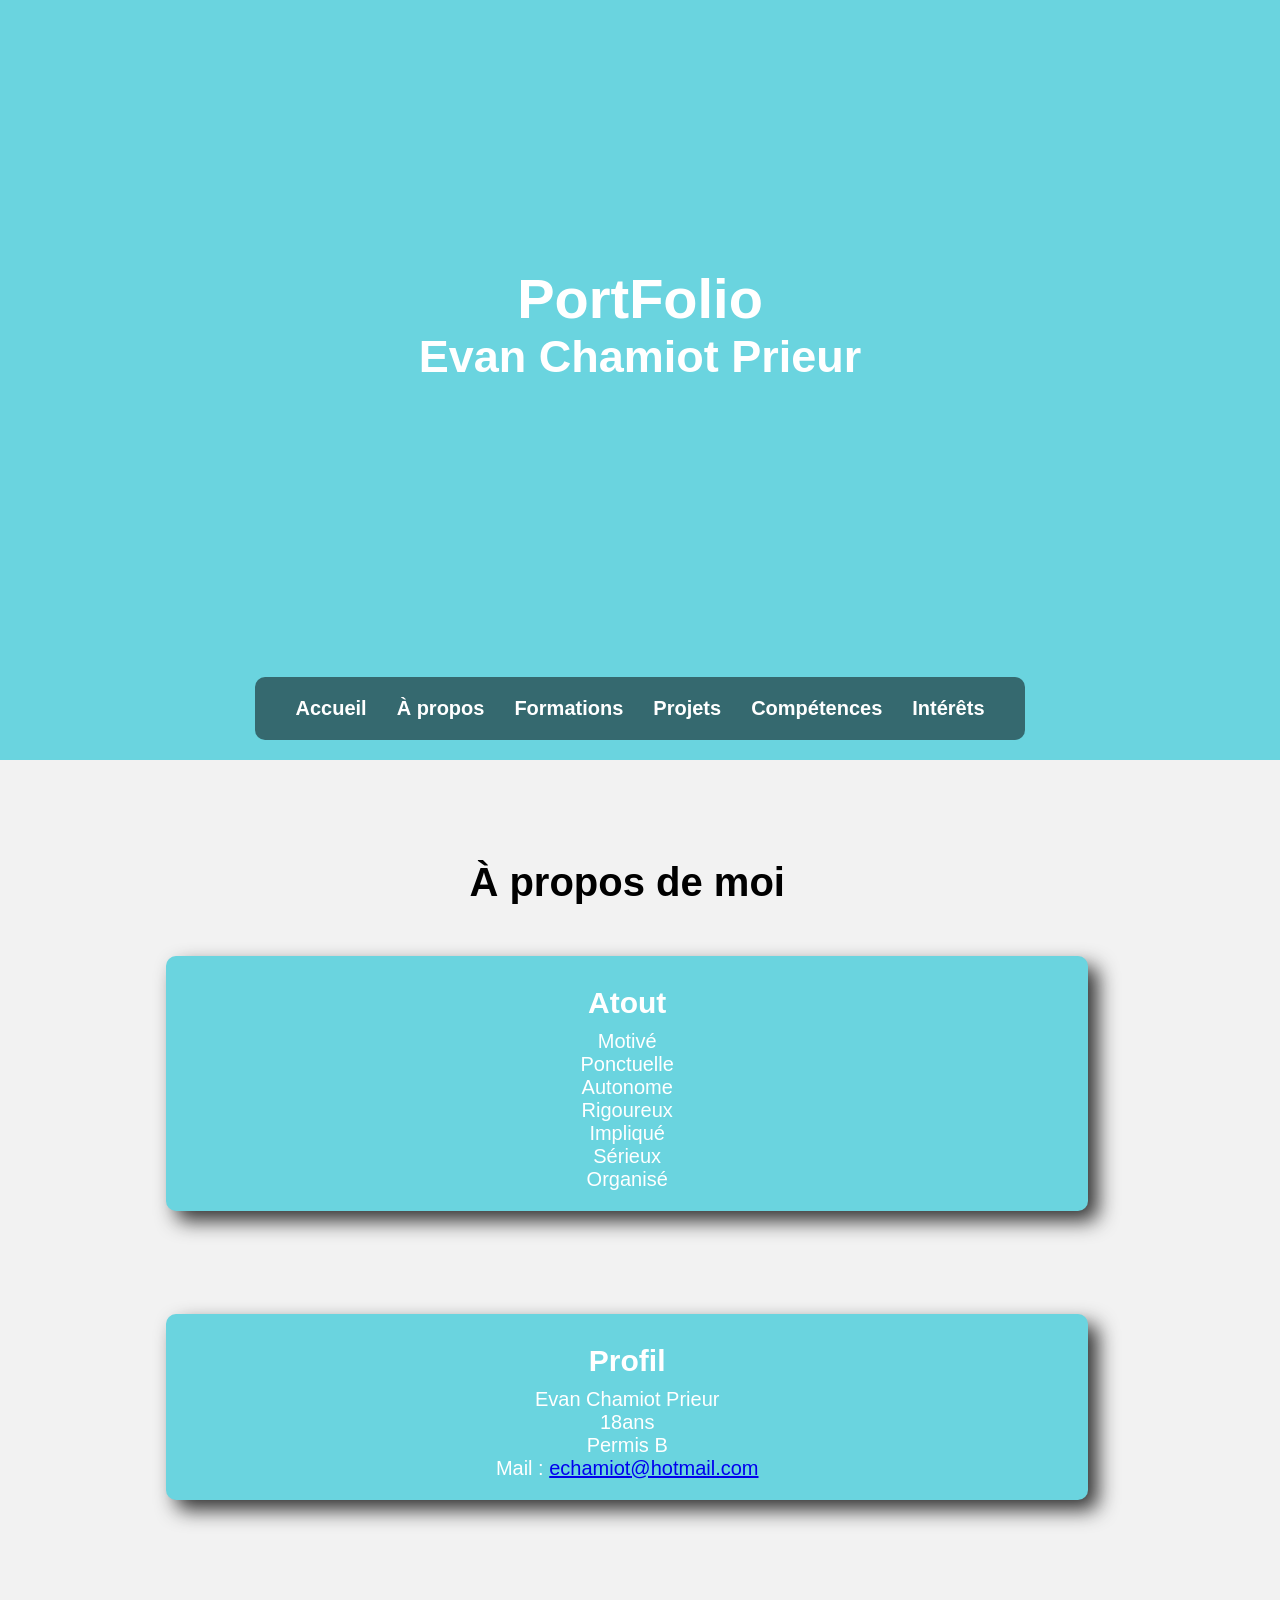
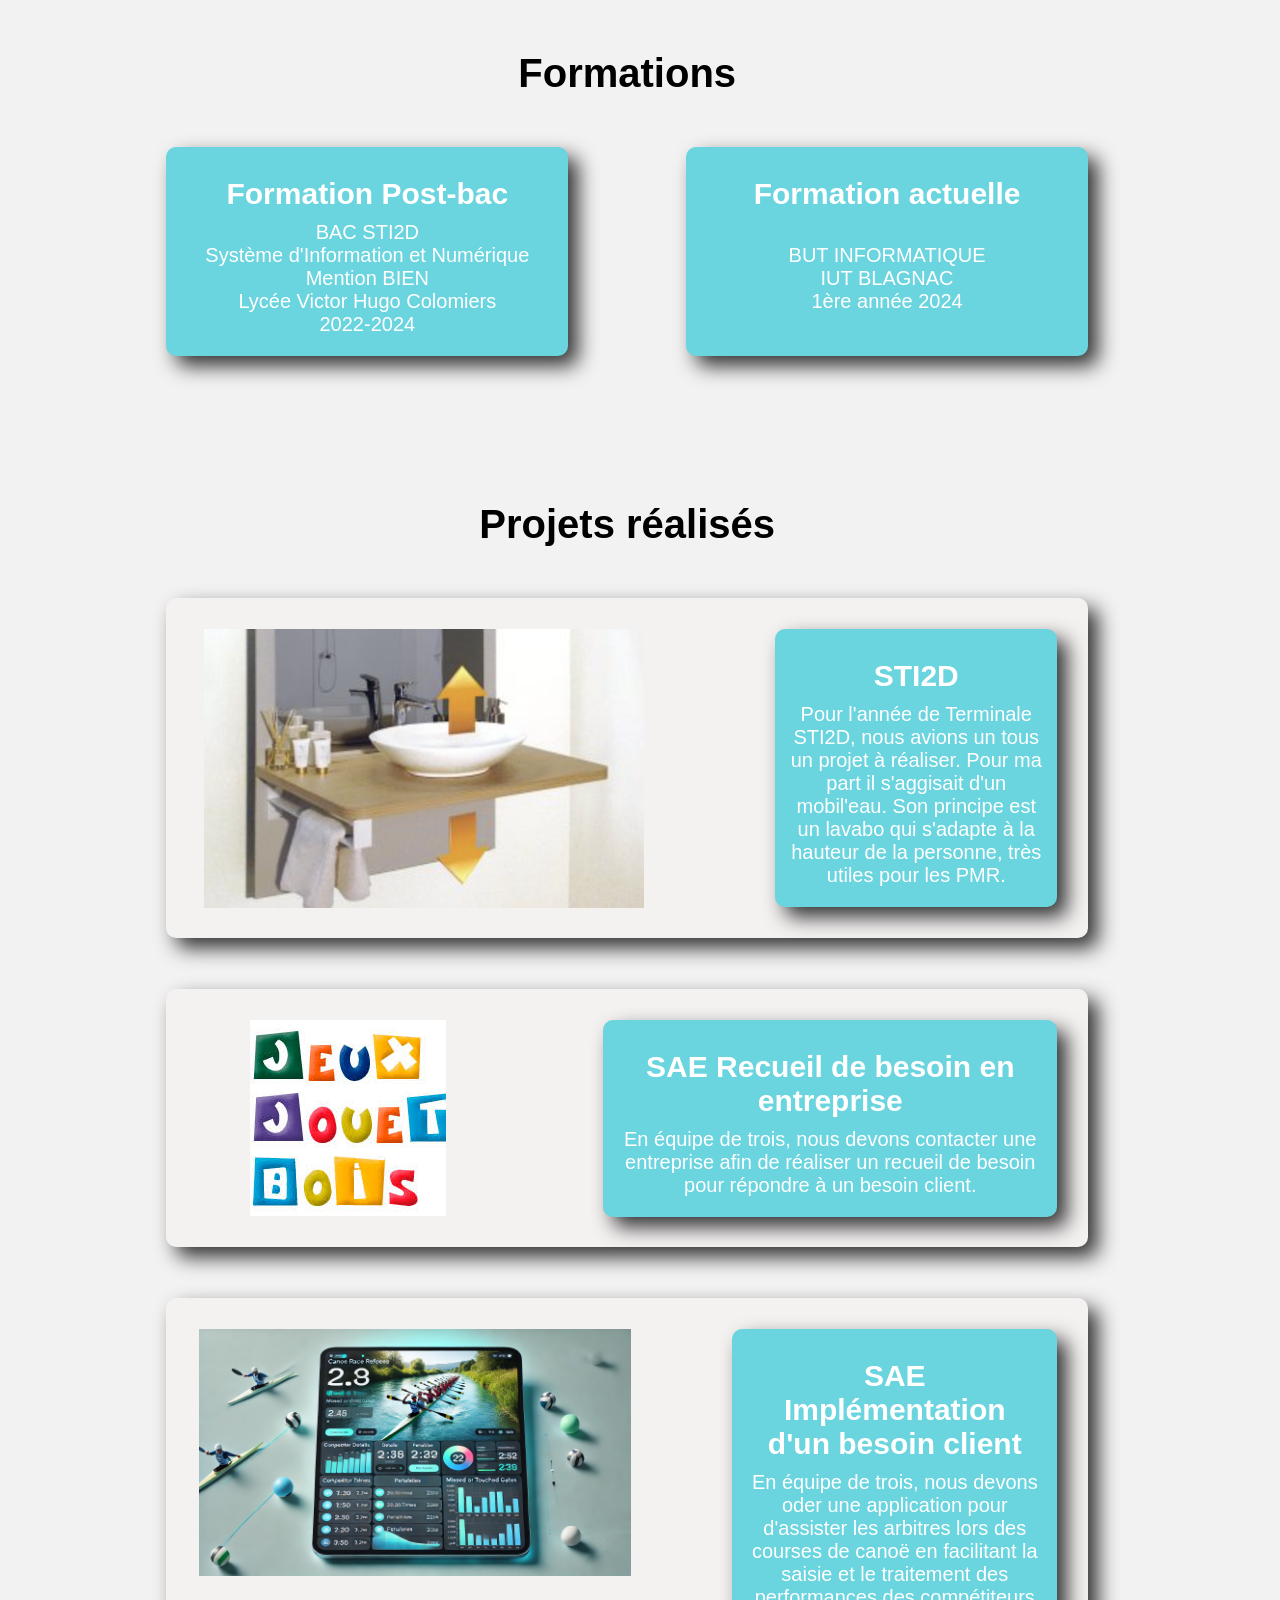
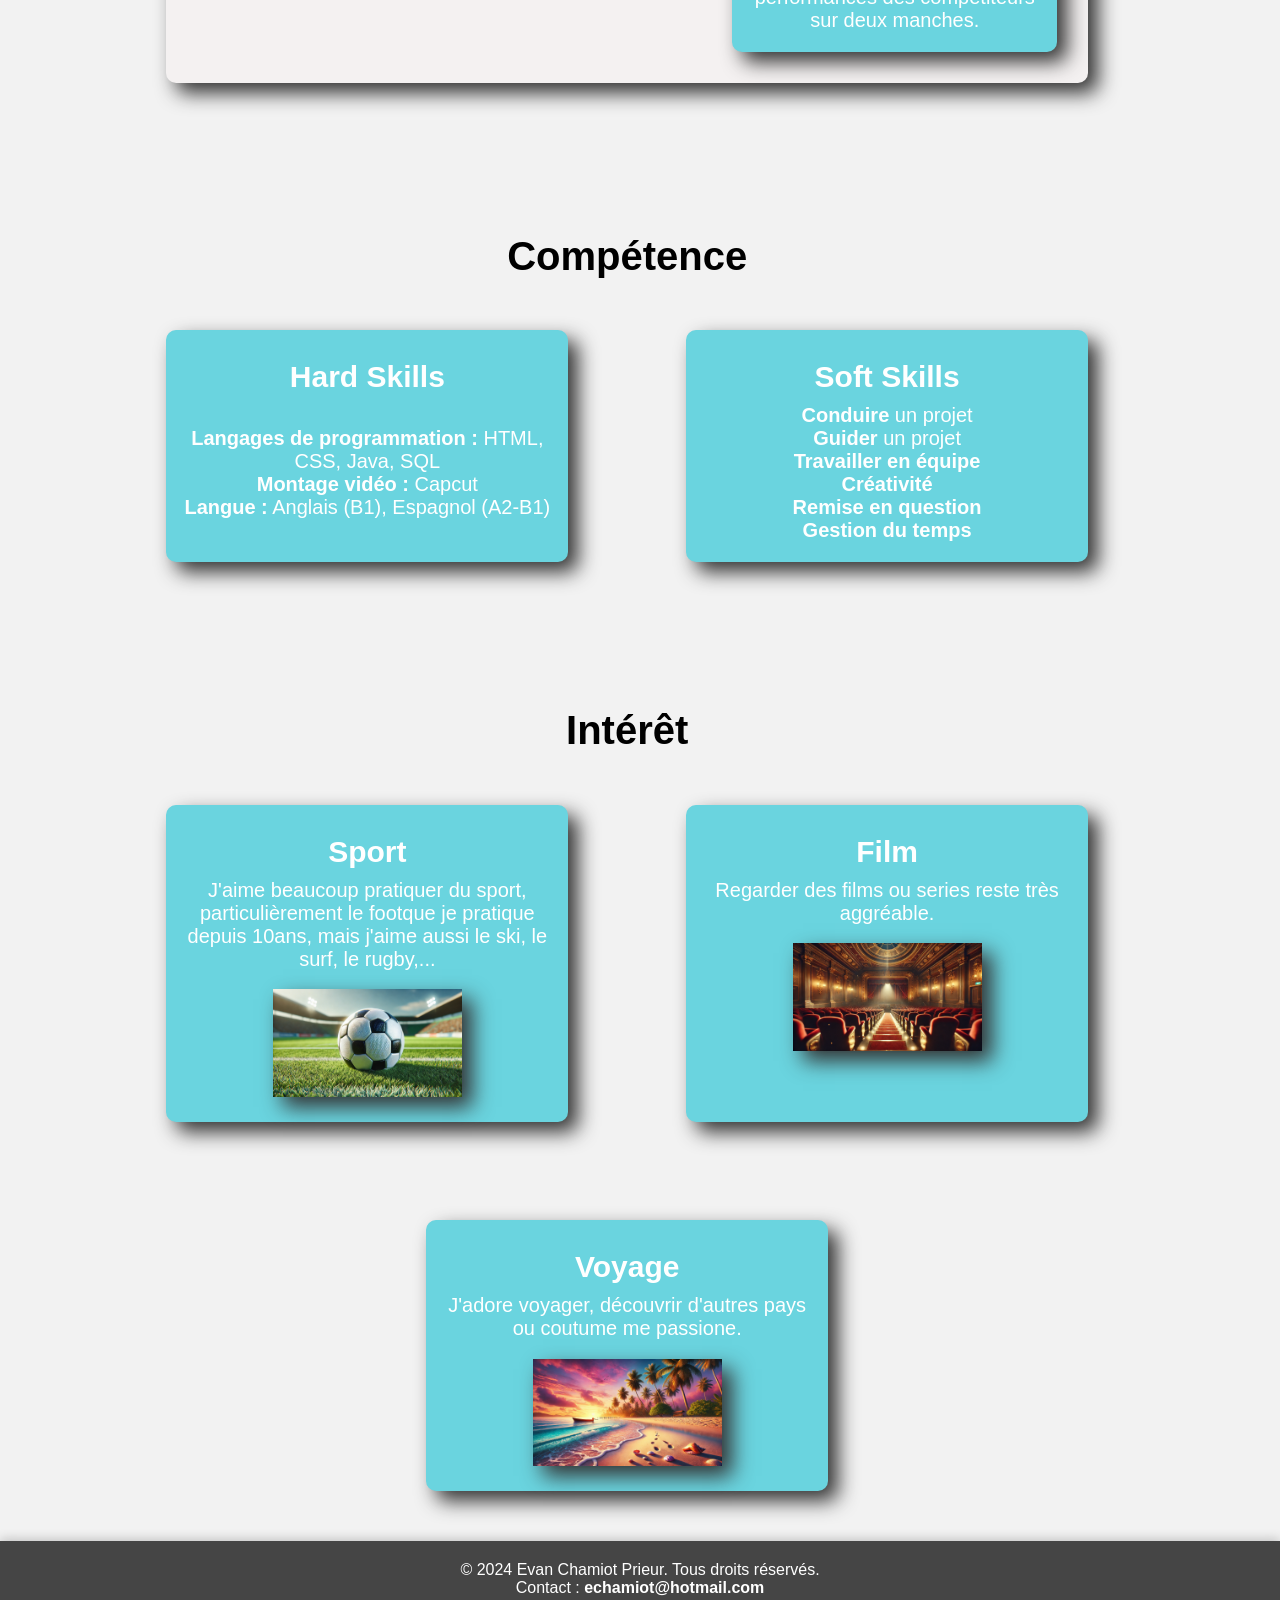
==== index.html @ 338a2843 "Update and rename SiteWebEvan.html to index.html" ====
<!DOCTYPE html>
<html lang="fr">
   <head>
    <meta charset="UTF-8" />

    <link rel="stylesheet" href="CssSiteWeb.css" />
    <title>Portfolio CHAMIOT PRIEUR Evan</title>
  </head>
  
  <body>
  
  	<!-- page accueil -->
    <section class="imgfond" id="Paccueil">
	  <div class="text-box">
        <h1>
		PortFolio
		</h1>
		<h2>
		Evan Chamiot Prieur
		</h2>
      </div>
	  <div class="nav-bottom">
  <nav>
    <ul class="nav-links">
      <li><a href="#Paccueil">Accueil</a></li>
      <li><a href="#Pperso">À propos</a></li>
      <li><a href="#Pformation">Formations</a></li>
      <li><a href="#Pprojet">Projets</a></li>
      <li><a href="#compet">Compétences</a></li>
      <li><a href="#Pinterets">Intérêts</a></li>
    </ul>
  </nav>
</div>

	 

    </section>
	
  	<!-- page à propos de moi -->
    <section class="Persotxt" id="Pperso">
	  <h1>À propos de moi</h1>
	  <div class="perso">
        <div class="Ppositif">
          <h3>Atout </h3>
		  <ul>
			<li>Motivé  </li>
			<li>Ponctuelle</li>
			<li>Autonome</li>
			<li>Rigoureux</li>
			<li>Impliqué</li>
			<li>Sérieux</li>
			<li>Organisé</li>
		   </ul>
        </div>
		
		</div>
		
	   <div style="display: flex; justify-content: center;">
        <div class="perso">
          <div  class="Ppositif2">
            <h3>Profil </h3>
			<p>
			Evan Chamiot Prieur</br>
			18ans</br>
			Permis B </br>
			Mail : <a href="mailto:echamiot@hotmail.com">echamiot@hotmail.com</a><br>
			</p>
		  
          </div>
	  </div>
      </div>	
	
    </section>
  
  
  	<!-- page formation -->
	<section class="Formationtxt" id="Pformation">
      <h1>Formations</h1>

      <div class="Formation">
        <div class="FormationColone">
          <h3>Formation Post-bac</h3>
          <p>
             BAC STI2D<br />
			Système d'Information et Numérique<br />
			Mention BIEN<br />
			Lycée Victor Hugo Colomiers<br />
			2022-2024
          </p>
        </div>
		
		<div class="FormationColone">
          <h3>Formation actuelle</h3>
          <p>
		  <br />
            BUT INFORMATIQUE<br />
             IUT BLAGNAC<br />
            1ère année 2024
          </p>
        </div>
      </div>
    </section>
	
	
	<section class="Projettxt" id="Pprojet">
      <h1>Projets réalisés</h1>	
        <div class="projet">
		  <div  class="projet2">
			<img src="Mobil'eau.png" alt="projet" />
		  </div>
          <div  class="projet1">
            <h3> STI2D</h3>
			<p>
			Pour l'année de Terminale STI2D, nous avions un tous un 
			projet à réaliser. Pour ma part il s'aggisait d'un mobil'eau.
			Son principe est un lavabo qui s'adapte à la hauteur de la
			personne, très utiles pour les PMR.
			</p>
          </div>
        </div>
		
		<div class="projet">
		  <div  class="projet3">
			<img src="jjb.jpg" alt="projet" />
		  </div>
          <div  class="projet4">
            <h3> SAE Recueil de besoin en entreprise</h3>
			<p>
			En équipe de trois, nous devons contacter une entreprise
			afin de réaliser un recueil de besoin pour répondre à 
			un besoin client.
			</p>
          </div>
        </div>
		
		<div class="projet">
		  <div  class="projet5">
			<img src="SAE 1.012.webp" alt="projet" />
		  </div>
          <div  class="projet6">
            <h3> SAE Implémentation d'un besoin client</h3>
			<p>
			En équipe de trois, nous devons oder une application 
			pour d'assister les arbitres lors des courses de 
			canoë en facilitant la saisie et le traitement 
			des performances des compétiteurs sur deux manches.
			</p>
          </div>
        </div>
    </section>
	
	<!-- page compétence -->
	<section class="competencetxt" id="compet">
      <h1>Compétence</h1>
      <div class="comp">
        <div class="competence">
          <h3>Hard Skills</h3>
          <p>
		  </br>
            <strong>Langages de programmation :</strong> HTML, CSS, Java, SQL</br>
			<strong>Montage vidéo :</strong> Capcut</br>
			<strong>Langue :</strong> Anglais (B1), Espagnol (A2-B1)
          </p>
        </div>
		
		<div class="competence">
          <h3>Soft Skills</h3>
          <p>
		  <strong>Conduire</strong> un projet</br>
		  <strong>Guider</strong> un projet</br>
		  <strong>Travailler en équipe</strong></br>
		  <strong>Créativité</strong></br>
		  <strong>Remise en question</strong></br>
		  <strong>Gestion du temps</strong></br>
          </p>
        </div>
      </div>
    </section>
	
<section class="interettxt" id="Pinterets">
      <h1>Intérêt</h1>

      <div class="interet">
        <div class="inter">
          <h3>Sport</h3>
		  <p>
		  J'aime beaucoup pratiquer du sport, particulièrement 
		  le footque je pratique depuis 10ans, mais j'aime aussi
		  le ski, le surf, le rugby,...
		  </p>
          <img src="foot.webp" alt="projet" />
		  
        </div>
        <div class="inter">
          <h3>Film</h3>
		  <p> 
		  Regarder des films ou series reste très aggréable.
		  </p>
		    <img src="film.webp" alt="projet" />

        </div>
      </div>
      <div style="display: flex; justify-content: center;">
        <div class="interet">
          <div  class="inter2">
            <h3>Voyage</h3>
			<p>
			J'adore voyager, découvrir d'autres pays ou coutume me passione.
			</p>
				<img src="voyage.webp" alt="projet" />
          </div>
      </div>
      </div>
    </section>	
	
	<footer class="footer">
		<p>&copy; 2024 Evan Chamiot Prieur. Tous droits réservés.</p>
		<p>
		Contact : <a href="mailto:echamiot@hotmail.com">echamiot@hotmail.com</a>	
		</p>
	</footer>
	<a href="#Paccueil" id="scrollToTop" title="Remonter en haut">
  &#8679;
</a>

  </body>
</html>
---- CssSiteWeb.css ----
* {
  /* border: 2px solid black; */

  font-family: 'Poppins', sans-serif;
  margin: 0;
  padding: 0;
}
body {
	background-color : #f2f2f2;
}



/*----- fond d'ecran bleu---- */
.imgfond {
  min-height: 80vh;
  width: 100%;
  background-color: #6ad4df;
  background-position: center;
  background-size: cover;
  position: relative;
  padding-top: 40px;
}




/* -------titre------ */
.text-box {
  width: 40%;
  color: #fff;
  position: absolute;
  top: 35%;
  left: 30%;
  text-align: center;
}

.text-box h1 {
  font-size: 56px;
}
.text-box h2 {
  font-size: 45px;
}
/*---------titre à propos de moi  ----------*/
.Persotxt {
  background-color : #f2f2f2;
  width: 80%;
  padding-left: 5%;
  text-align: center;
  padding-top: 100px;

}

.Persotxt h1 {
  font-size: 40px;
  margin-left: 10%;
}

/*-------deux cases de à propos de moi--------- */
.perso {
  margin-top: 5%;
  display: flex;
  justify-content: space-between;
  margin-left: 10%;
  flex-basis: 100%;
  background: #6ad4df;
  border-radius: 10px;
  margin-bottom: 5%;
  padding: 20px 12px;
  font-size: 20px;
  box-shadow: 10px 10px 20px #333;
  color : white;
  justify-content: center;
}

ul{
	  list-style-type : none;
}

h3 {
  text-align: center;
  font-weight: 600;
  font-size: 30px;
  margin: 10px;

}

/*---------titre formation ----------*/
.Formationtxt {
  width: 80%;
  padding-left: 5%;
  text-align: center;
  padding-top: 100px;
  background-color : #f2f2f2;
}

.Formationtxt h1 {
  font-size: 40px;
  margin-left: 10%;
}

/*-------deux cases de formations--------- */
.Formation {
  margin-top: 5%;
  display: flex;
  justify-content: space-between;
  margin-left: 10%;
}

.FormationColone {
  flex-basis: 41%;
  background: #6ad4df;
  border-radius: 10px;
  margin-bottom: 5%;
  padding: 20px 12px;
  font-size: 20px;
  box-shadow: 10px 10px 20px #333;
  color : white;
}



h3 {
  text-align: center;
  font-weight: 600;
  font-size: 30px;
  margin: 10px;

}

/*---------titre projet ----------*/
.Projettxt {
  background-color : #f2f2f2;
  width: 80%;
  padding-left: 5%;
  text-align: center;
  padding-top: 100px;

}

.Projettxt h1 {
  font-size: 40px;
  margin-left: 10%;
}

/*-------projet--------- */
.projet {
  margin-top: 5%;
  display: flex;
  justify-content: space-between;
  margin-left: 10%;
  justify-content: right;
  background-color : #f4f1f1;
  flex-basis: 30%;
  border-radius: 10px;
  padding: 3% 3% 3% 3%;
  font-size: 20px;
  box-shadow: 10px 10px 20px #333;
    margin-bottom: 5%;


}
/* ----- trois case de projet ----- */

.projet1 {
  flex-basis: 30%;
  background: #6ad4df;
  border-radius: 10px;
  padding: 20px 12px;
  font-size: 20px;
  box-shadow: 10px 10px 20px #333;
  color : white;
}
.projet2 {
	position:absolute;
	left:110px;
}

.projet2 img{
  max-width: 70%;
}

.projet4 {
  flex-basis: 50%;
  background: #6ad4df;
  border-radius: 10px;
  padding: 20px 12px;
  font-size: 20px;
  box-shadow: 10px 10px 20px #333;
  color : white;
}

.projet3 {
	position:absolute;
	left:250px;
}

.projet3 img{
  max-width: 100%;
}


.projet5 {
	position:absolute;
	left:-450px;
}

.projet5 img{
  max-width: 25%;
}

.projet6 {
  flex-basis: 35%;
  background: #6ad4df;
  border-radius: 10px;
  padding: 20px 12px;
  font-size: 20px;
  box-shadow: 10px 10px 20px #333;
  color : white;
}


/*---------titre formation ----------*/
.competencetxt {
  width: 80%;
  padding-left: 5%;
  text-align: center;
  padding-top: 100px;
  background-color : #f2f2f2;
}

.competencetxt h1 {
  font-size: 40px;
  margin-left: 10%;
}

/*-------deux cases de formations--------- */
.comp {
  margin-top: 5%;
  display: flex;
  justify-content: space-between;
  margin-left: 10%;
}

.competence {
  flex-basis: 41%;
  background: #6ad4df;
  border-radius: 10px;
  margin-bottom: 5%;
  padding: 20px 12px;
  font-size: 20px;
  box-shadow: 10px 10px 20px #333;
  color : white;
}



h3 {
  text-align: center;
  font-weight: 600;
  font-size: 30px;
  margin: 10px;

}

/*---------titre interet ----------*/
.interettxt {
  width: 80%;
  padding-left: 5%;
  text-align: center;
  padding-top: 100px;
  background-color : #f2f2f2;
}

.interettxt h1 {
  font-size: 40px;
  margin-left: 10%;
}

/*-------trois cases de interet--------- */
.interet {
  margin-top: 5%;
  display: flex;
  justify-content: space-between;
  margin-left: 10%;
}

.inter {
  flex-basis: 41%;
  background: #6ad4df;
  border-radius: 10px;
  margin-bottom: 5%;
  padding: 20px 12px;
  font-size: 20px;
  box-shadow: 10px 10px 20px #333;
  color : white;
}

.inter p {
	  margin-bottom: 5%;
}

.inter img{
  max-width: 50%;  
  box-shadow: 10px 10px 20px #333;
}

.inter2 {
  flex-basis: 41%;
  margin: 0 auto;
  background: #6ad4df;
  border-radius: 10px;
  padding: 20px 12px;
  font-size: 20px;
  box-shadow: 10px 10px 20px #333;
  color : white;
}
.inter2 img{
  max-width: 50%;  
  box-shadow: 10px 10px 20px #333;
}
.inter2 p {
	  margin-bottom: 5%;
}

/* ----- Pied de page ----- */
.footer {
  background-color: #454545;
  color: white;
  text-align: center;
  padding: 20px;
  margin-top: 50px;
  box-shadow: 0px -2px 10px rgba(0, 0, 0, 0.2);
  font-size: 16px;
}

.footer a {
  color: white;
  text-decoration: none;
  font-weight: bold;
}

.footer a:hover {
  text-decoration: underline;
}





/* ----- Menu en bas de la section bleue ----- */
.nav-bottom {
  position: absolute;
  bottom: 20px;
  width: 100%;
  text-align: center;
}

.nav-bottom nav {
  display: inline-block;
  background-color: rgba(0, 0, 0, 0.5);
  padding: 20px 40px;
  border-radius: 10px;
}

.nav-links {
  list-style-type: none;
  margin: 0;
  padding: 0;
  display: flex;
  justify-content: center;
  gap: 30px;
}

.nav-links li {
  display: inline;
}

.nav-links a {
  text-decoration: none;
  color: white;
  font-size: 20px;
  font-weight: bold;
  transition: color 0.5s ease;
}

.nav-links a:hover {
  color: #f2f2f2;
}

.nav-links a:hover {
  color: red;
}


/* ----- Flèche pour remonter ----- */
#scrollToTop {
  position: fixed;
  bottom: 20px;
  right: 20px;
  background-color: #6ad4df;
  color: white;
  font-size: 24px;
  padding: 10px 15px;
  border-radius: 50%;
  box-shadow: 0px 4px 6px rgba(0, 0, 0, 0.3);
  text-align: center;
  text-decoration: none;
  display: none; 
  z-index: 1000; 
}

section:target ~ #scrollToTop {
  display: block;
}

html {
  scroll-behavior: smooth;
}
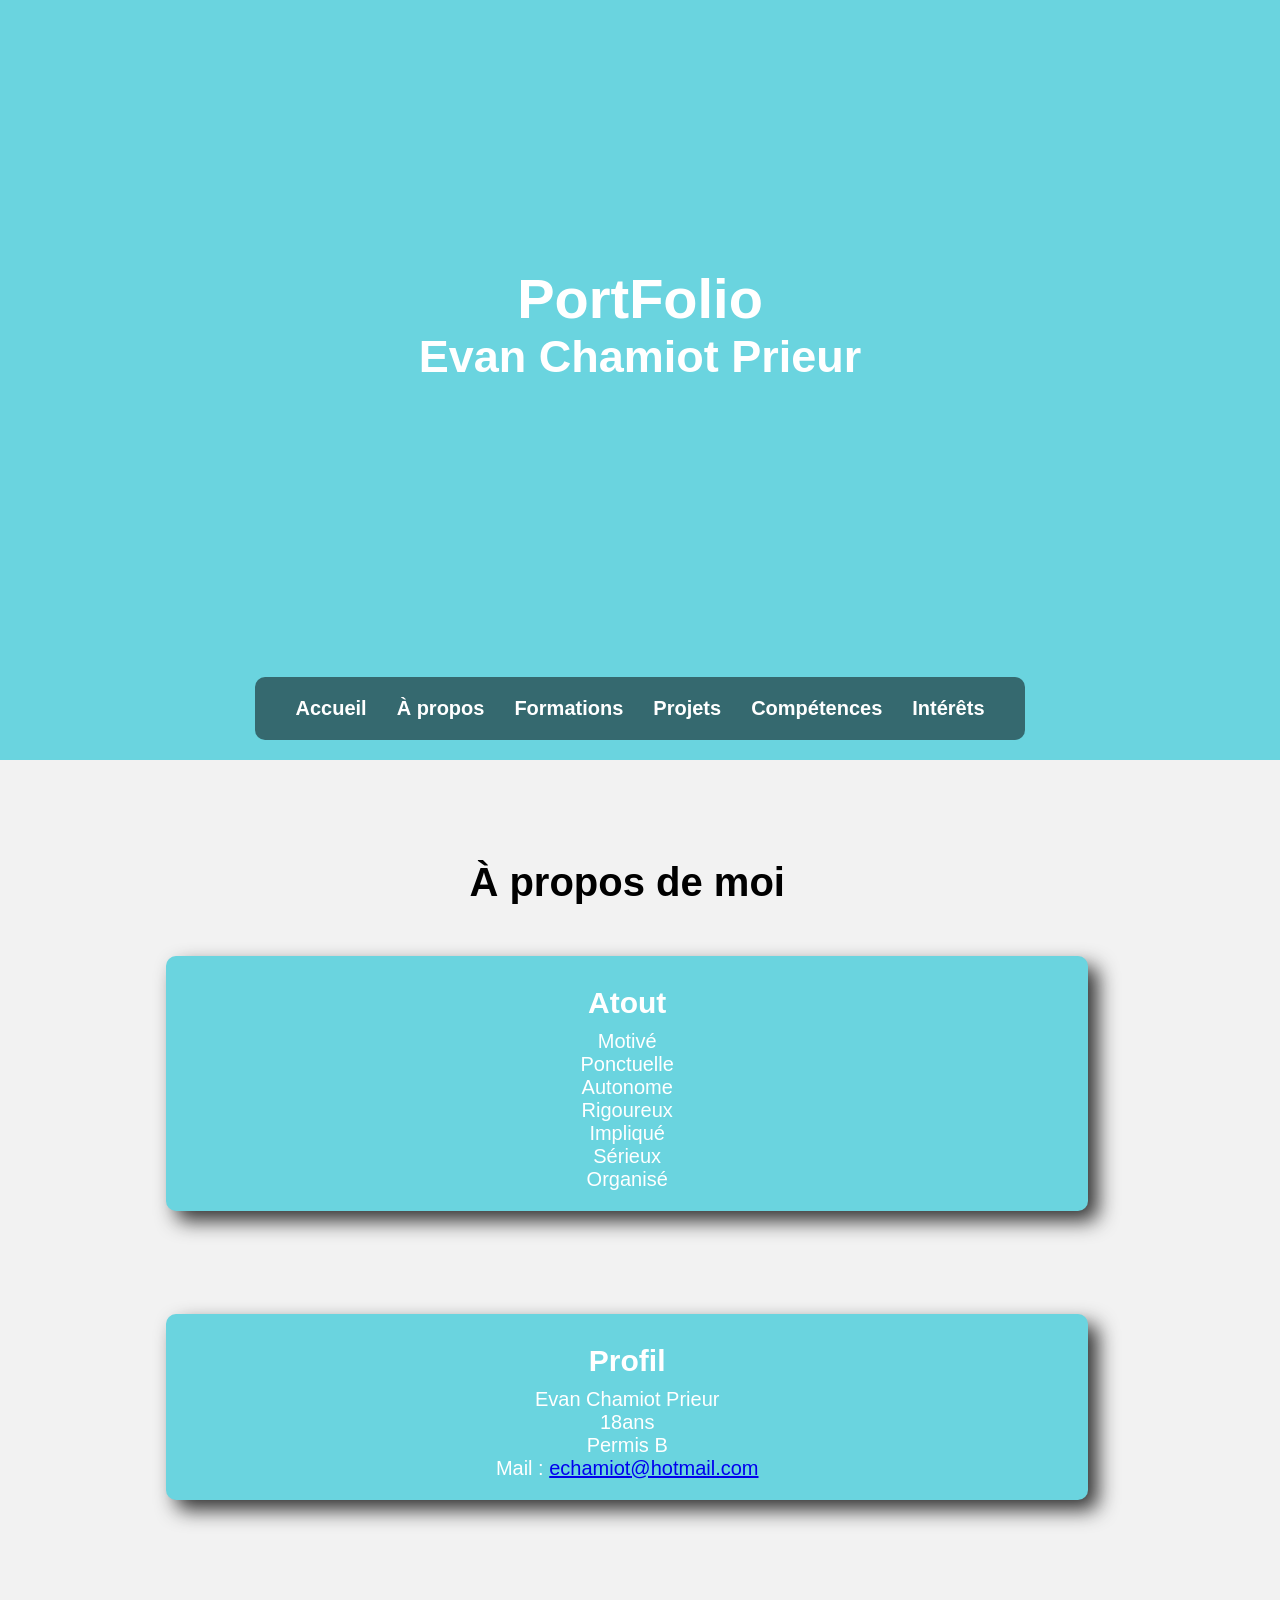
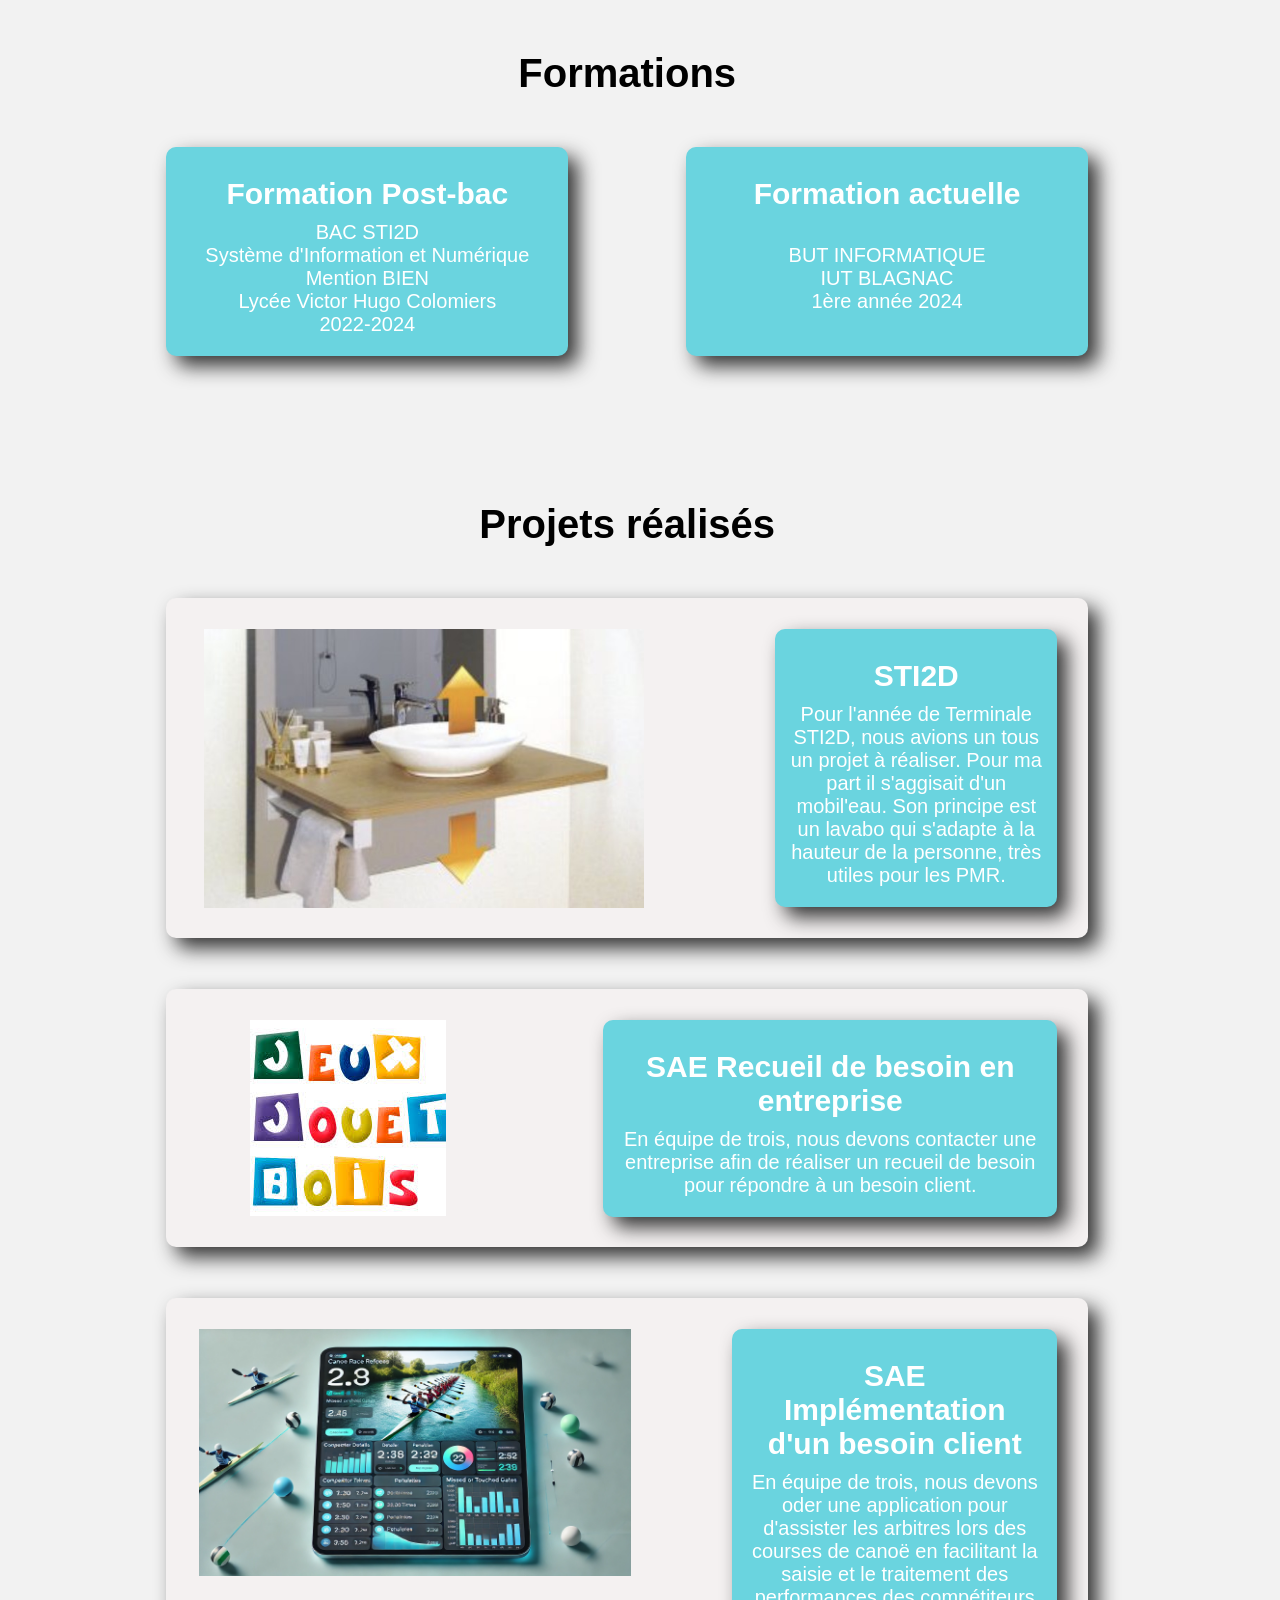
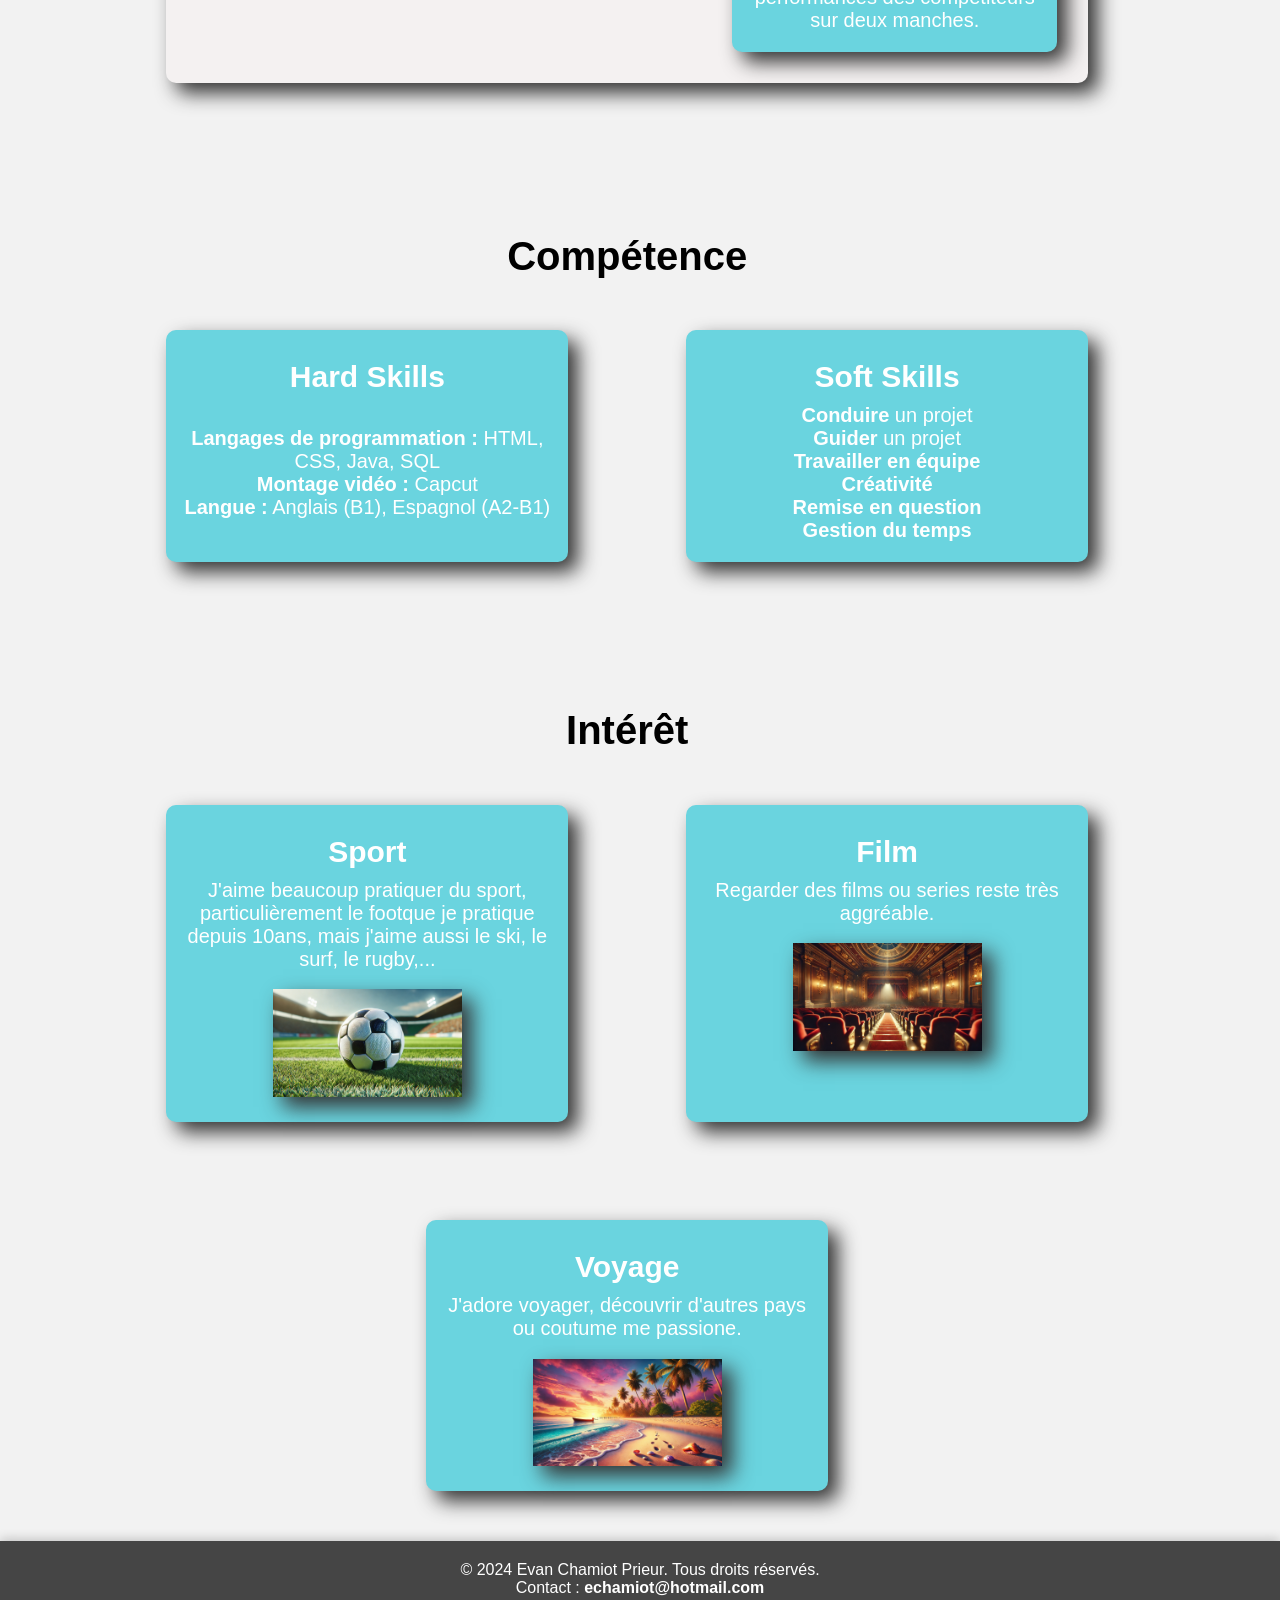
==== commit e2794452: "Add files via upload" ====
--- a/index.html
+++ b/index.html
@@ -106,7 +106,7 @@
       <h1>Projets réalisés</h1>	
         <div class="projet">
 		  <div  class="projet2">
-			<img src="Mobil'eau.png" alt="projet" />
+			<img src="Mobil'eau.jpg" alt="projet" />
 		  </div>
           <div  class="projet1">
             <h3> STI2D</h3>
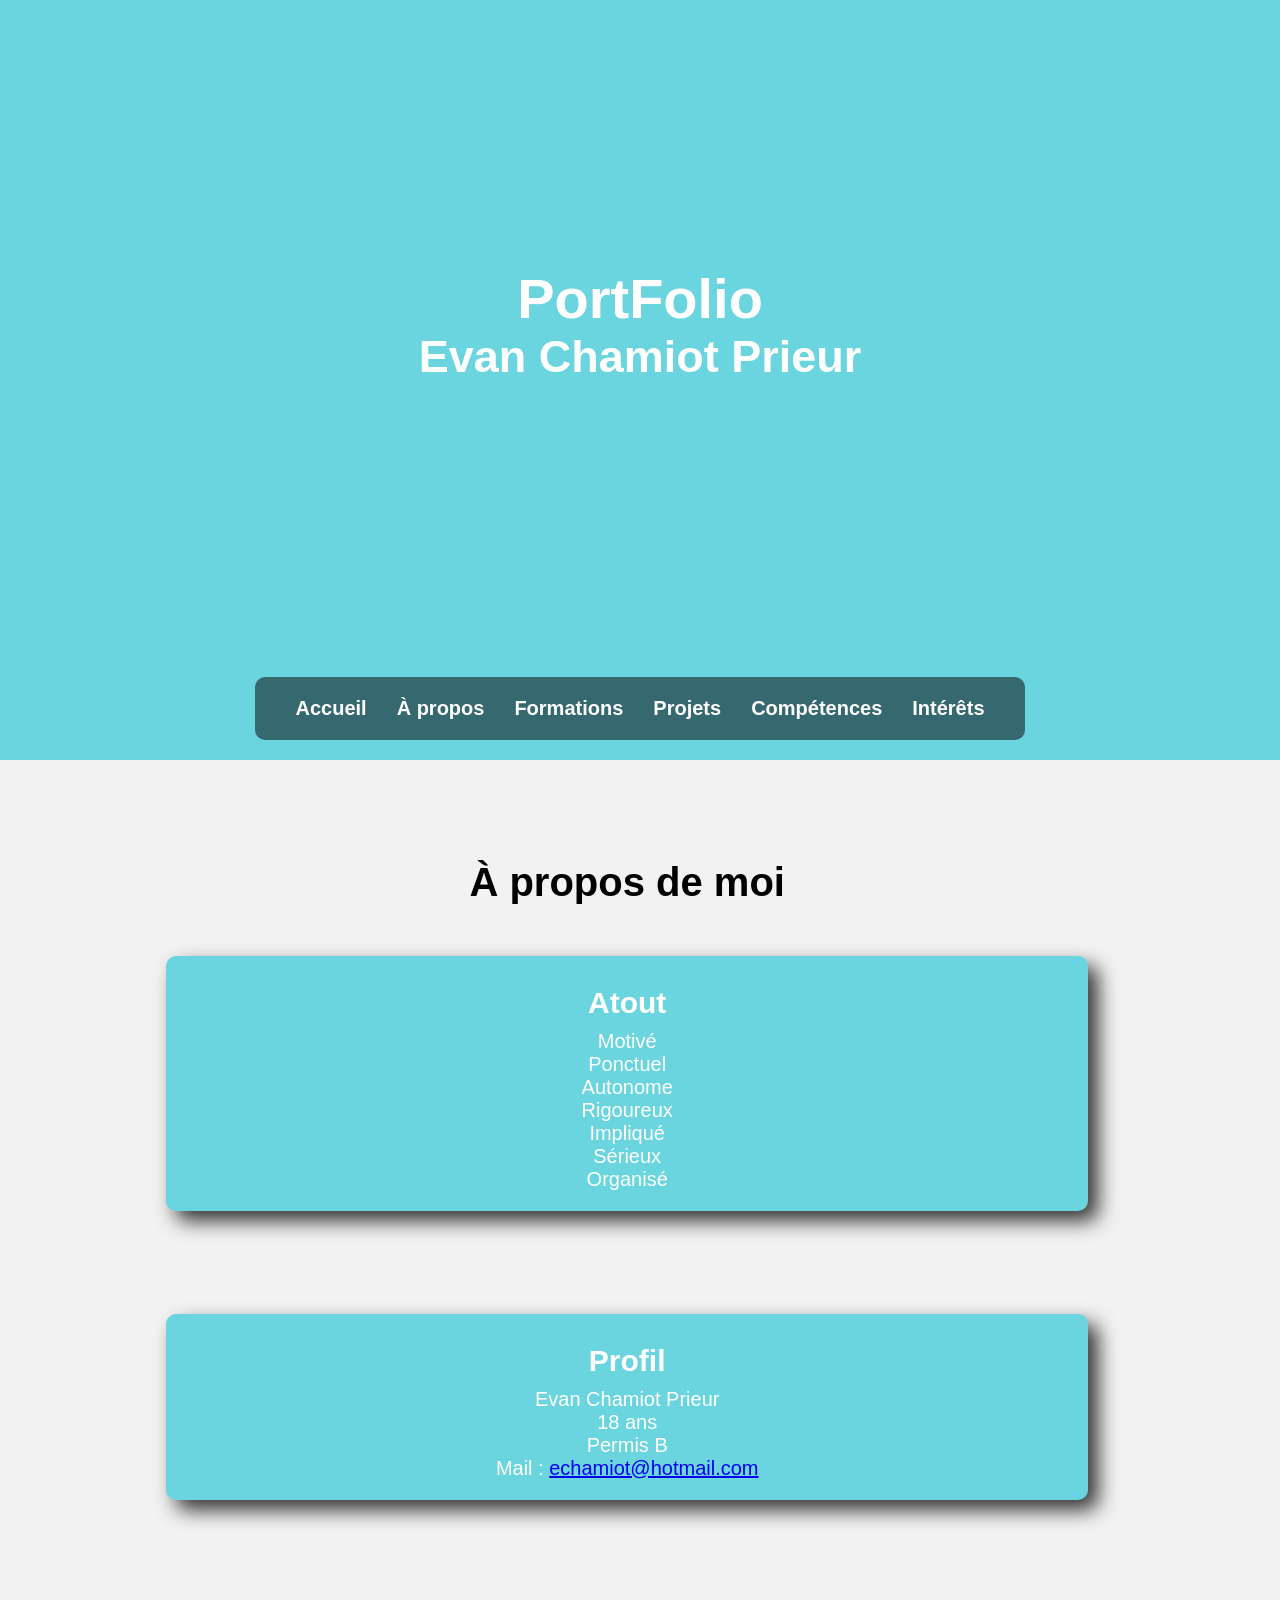
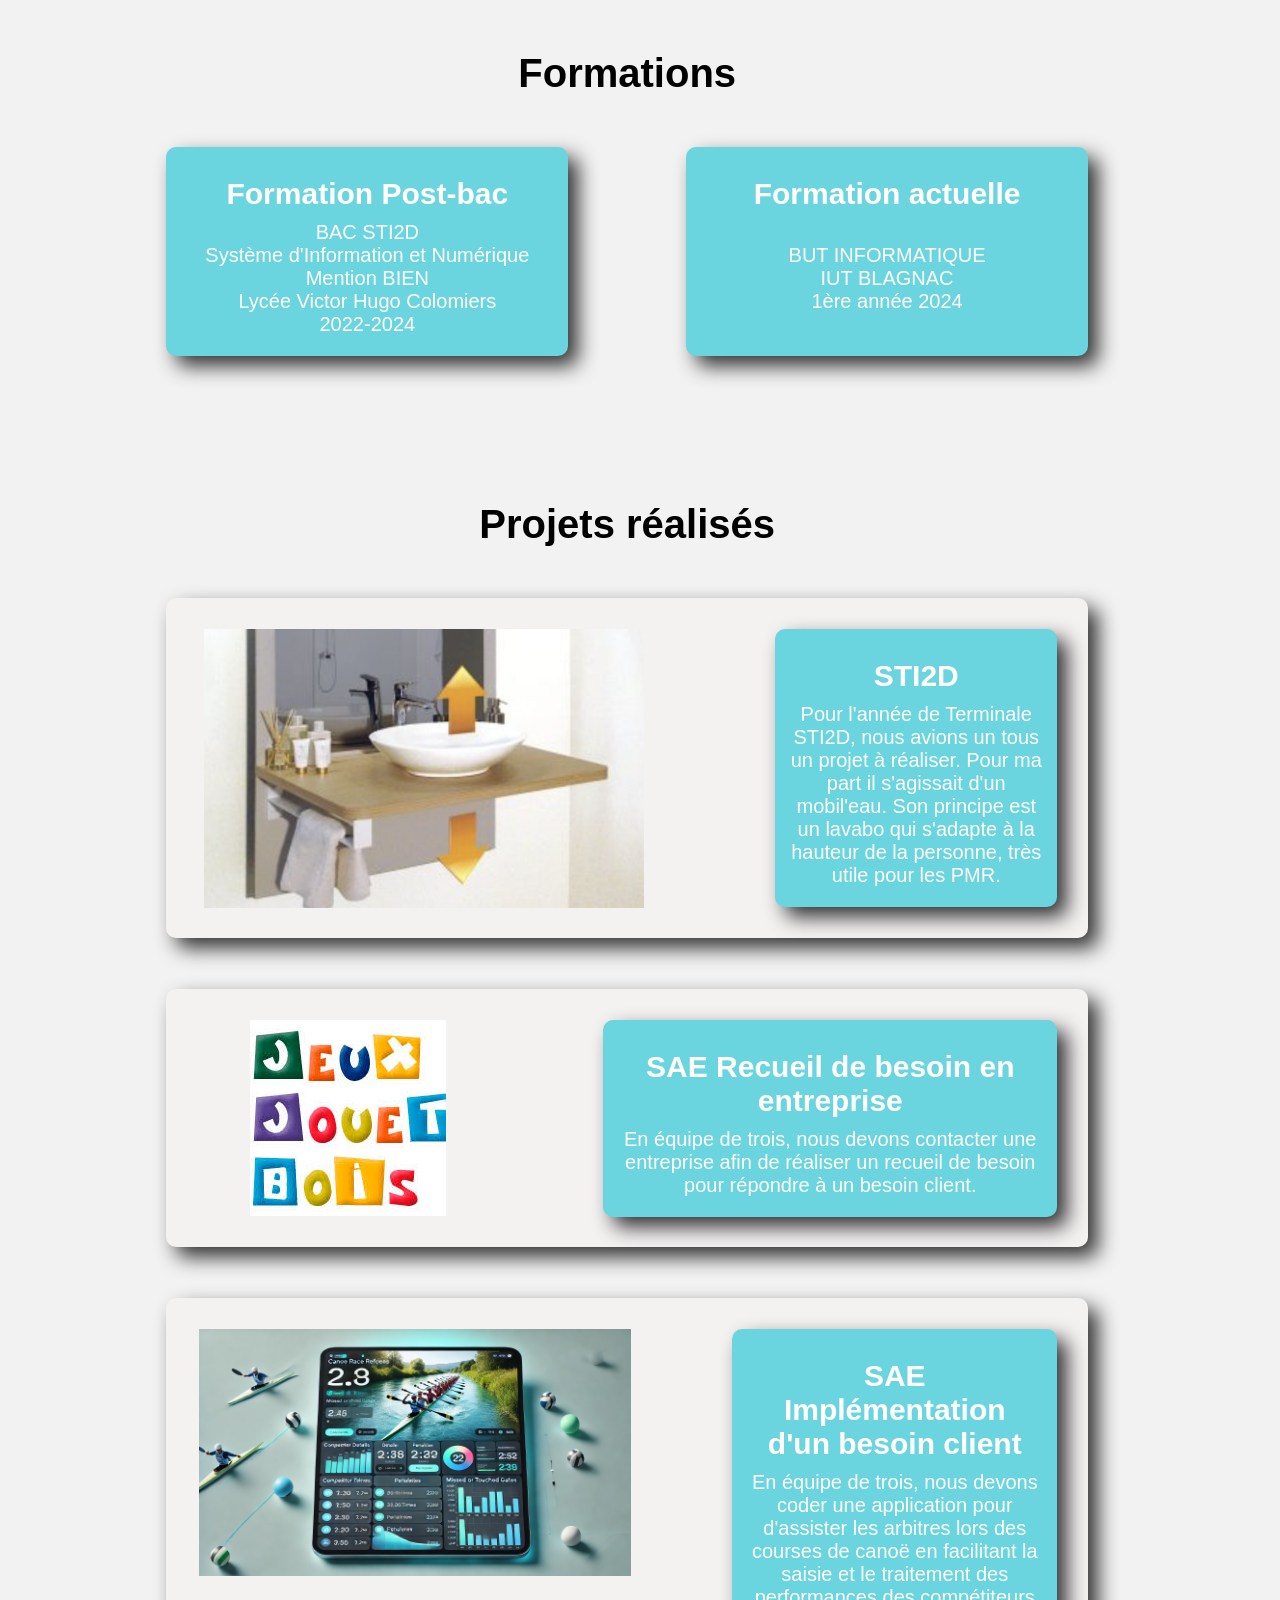
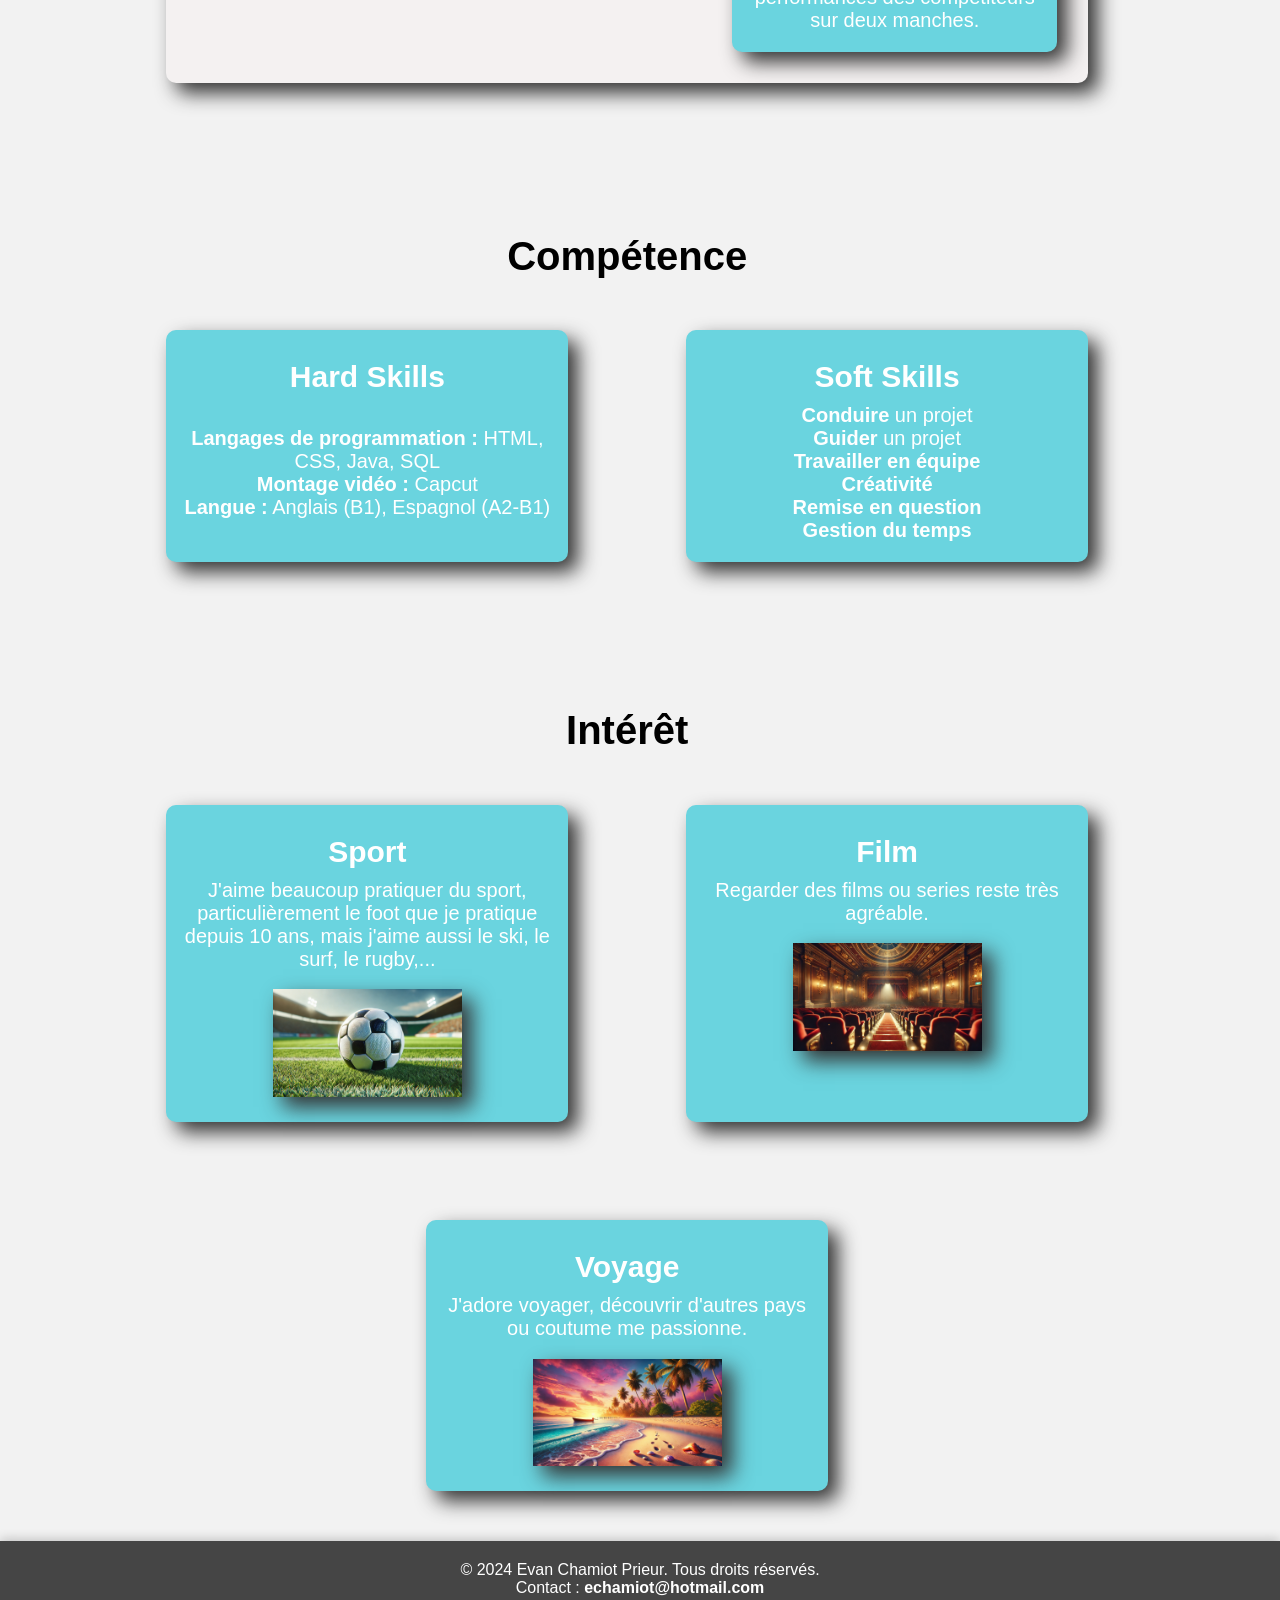
==== commit 66ee012e: "index.html" ====
--- a/index.html
+++ b/index.html
@@ -44,7 +44,7 @@
           <h3>Atout </h3>
 		  <ul>
 			<li>Motivé  </li>
-			<li>Ponctuelle</li>
+			<li>Ponctuel</li>
 			<li>Autonome</li>
 			<li>Rigoureux</li>
 			<li>Impliqué</li>
@@ -61,7 +61,7 @@
             <h3>Profil </h3>
 			<p>
 			Evan Chamiot Prieur</br>
-			18ans</br>
+			18 ans</br>
 			Permis B </br>
 			Mail : <a href="mailto:echamiot@hotmail.com">echamiot@hotmail.com</a><br>
 			</p>
@@ -112,9 +112,9 @@
             <h3> STI2D</h3>
 			<p>
 			Pour l'année de Terminale STI2D, nous avions un tous un 
-			projet à réaliser. Pour ma part il s'aggisait d'un mobil'eau.
+			projet à réaliser. Pour ma part il s'agissait d'un mobil'eau.
 			Son principe est un lavabo qui s'adapte à la hauteur de la
-			personne, très utiles pour les PMR.
+			personne, très utile pour les PMR.
 			</p>
           </div>
         </div>
@@ -140,7 +140,7 @@
           <div  class="projet6">
             <h3> SAE Implémentation d'un besoin client</h3>
 			<p>
-			En équipe de trois, nous devons oder une application 
+			En équipe de trois, nous devons coder une application 
 			pour d'assister les arbitres lors des courses de 
 			canoë en facilitant la saisie et le traitement 
 			des performances des compétiteurs sur deux manches.
@@ -185,7 +185,7 @@
           <h3>Sport</h3>
 		  <p>
 		  J'aime beaucoup pratiquer du sport, particulièrement 
-		  le footque je pratique depuis 10ans, mais j'aime aussi
+		  le foot que je pratique depuis 10 ans, mais j'aime aussi
 		  le ski, le surf, le rugby,...
 		  </p>
           <img src="foot.webp" alt="projet" />
@@ -194,7 +194,7 @@
         <div class="inter">
           <h3>Film</h3>
 		  <p> 
-		  Regarder des films ou series reste très aggréable.
+		  Regarder des films ou series reste très agréable.
 		  </p>
 		    <img src="film.webp" alt="projet" />
 
@@ -205,7 +205,7 @@
           <div  class="inter2">
             <h3>Voyage</h3>
 			<p>
-			J'adore voyager, découvrir d'autres pays ou coutume me passione.
+			J'adore voyager, découvrir d'autres pays ou coutume me passionne.
 			</p>
 				<img src="voyage.webp" alt="projet" />
           </div>
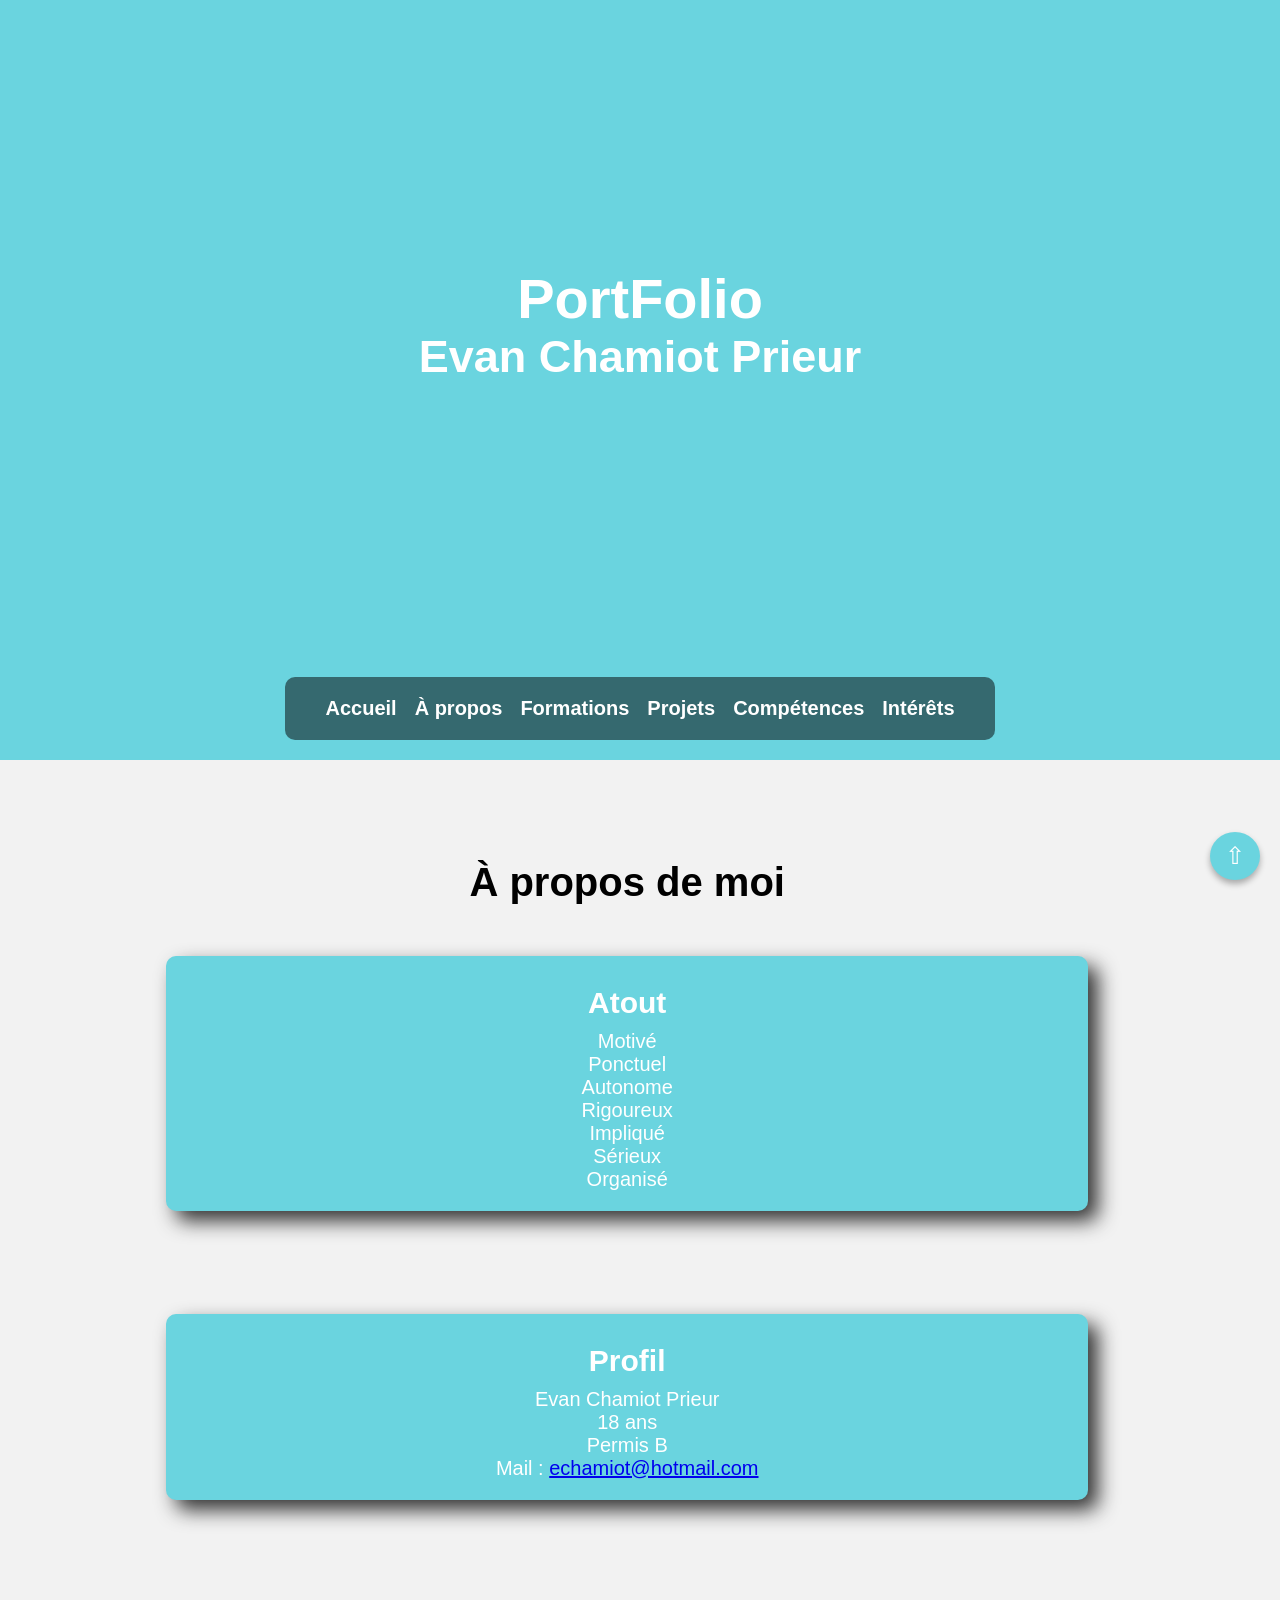
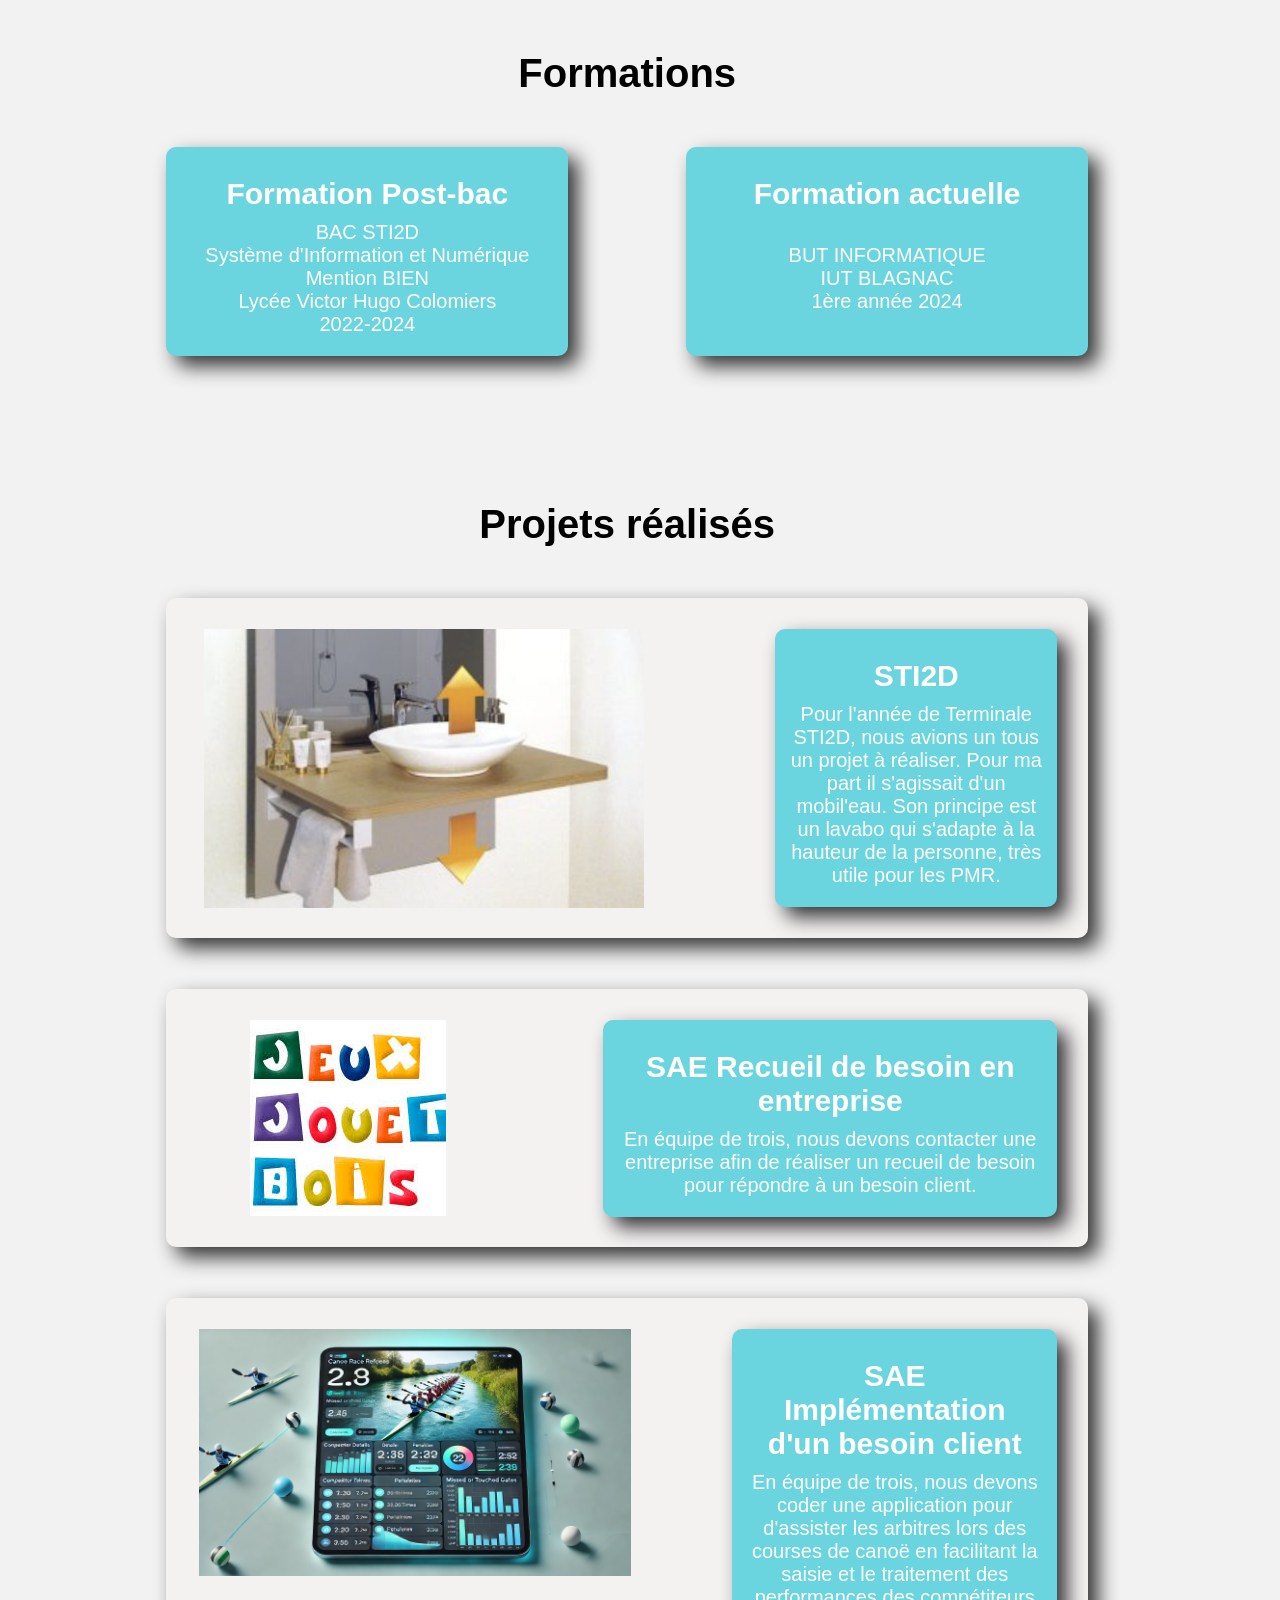
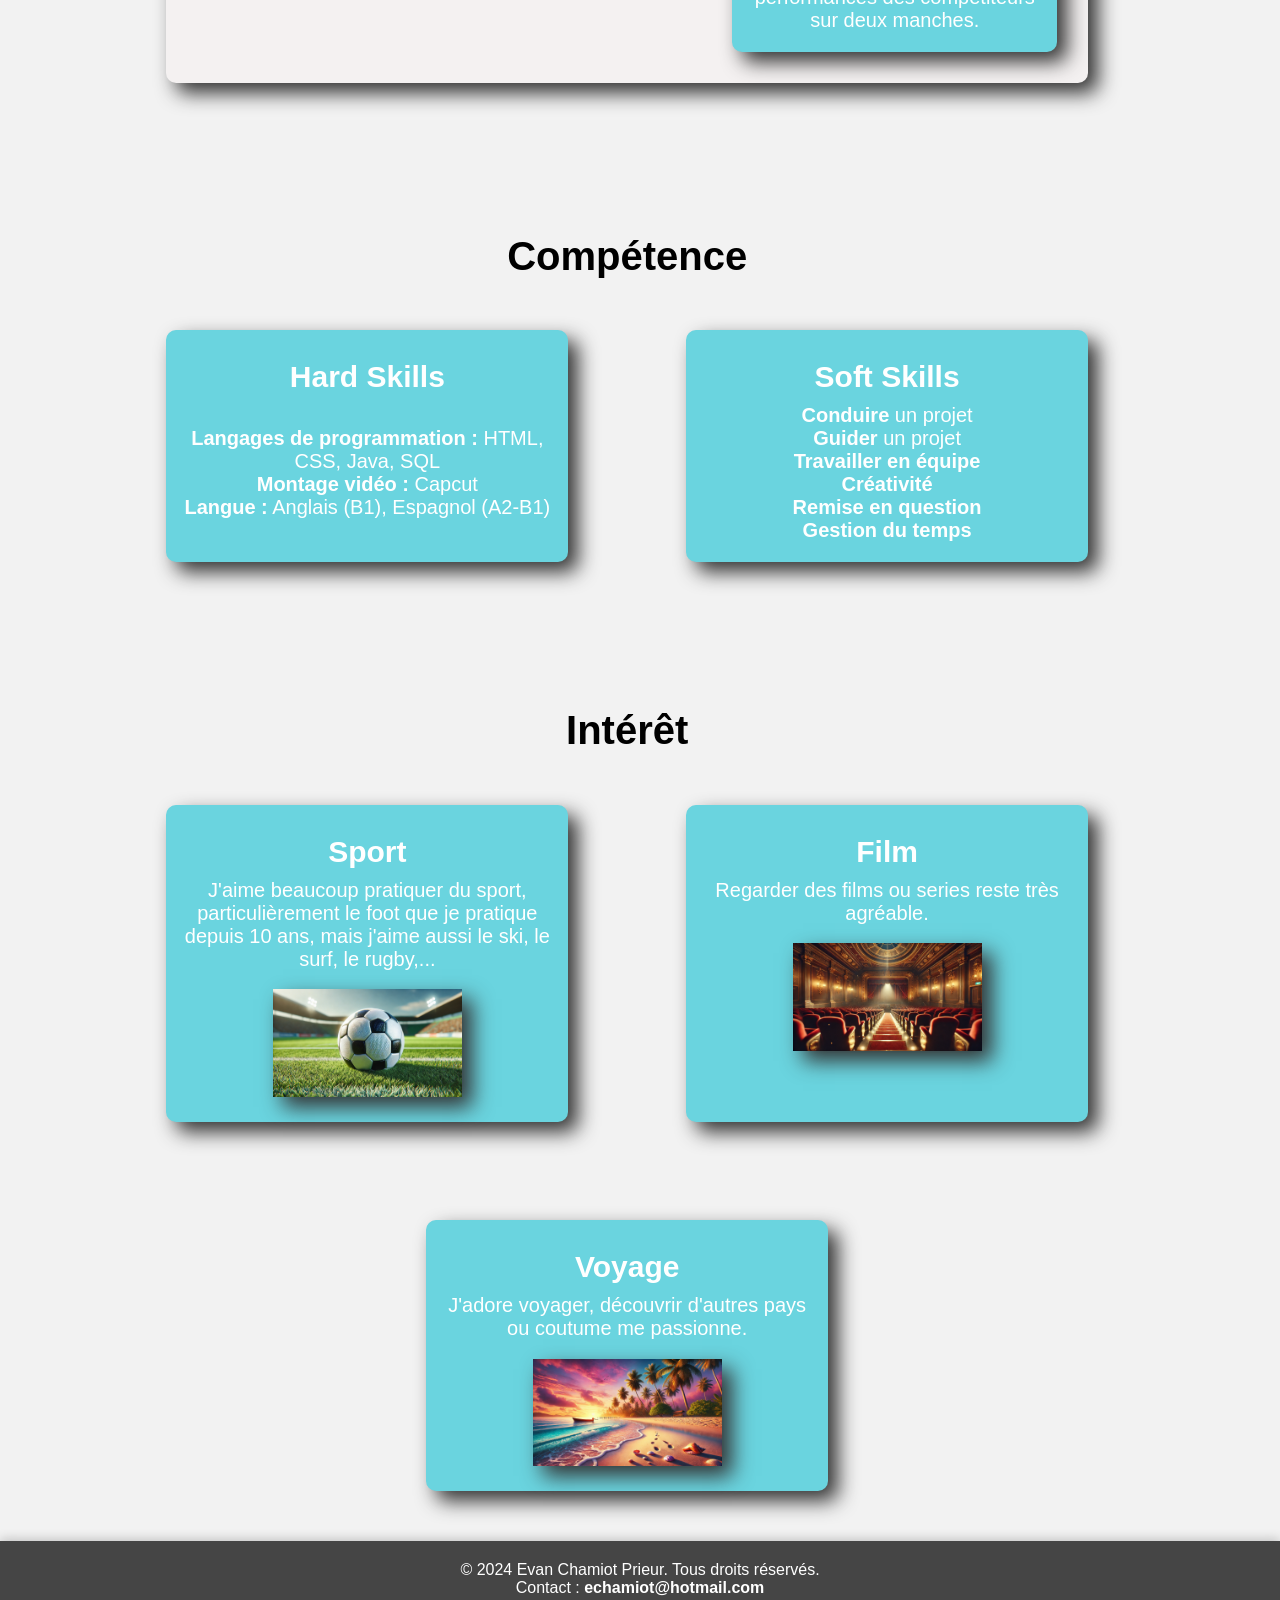
==== commit fd6475e4: "Add viewport meta tag for responsive design Added viewport meta tag for responsive design." ====
--- a/index.html
+++ b/index.html
@@ -2,6 +2,9 @@
 <html lang="fr">
    <head>
     <meta charset="UTF-8" />
+
+    <!-- AJOUT pour le responsive (ne change pas le contenu) -->
+    <meta name="viewport" content="width=device-width, initial-scale=1.0" />
 
     <link rel="stylesheet" href="CssSiteWeb.css" />
     <title>Portfolio CHAMIOT PRIEUR Evan</title>
--- a/CssSiteWeb.css
+++ b/CssSiteWeb.css
@@ -406,7 +406,6 @@
   box-shadow: 0px 4px 6px rgba(0, 0, 0, 0.3);
   text-align: center;
   text-decoration: none;
-  display: none; 
   z-index: 1000; 
 }
 
@@ -416,4 +415,130 @@
 
 html {
   scroll-behavior: smooth;
-}+}
+
+/* =========================
+   AJOUTS RESPONSIVE
+   (aucun texte changé)
+========================= */
+
+/* Empêche les débordements horizontaux sur mobile */
+html, body {
+  max-width: 100%;
+  overflow-x: hidden;
+}
+
+/* Images fluides */
+img {
+  max-width: 100%;
+  height: auto;
+}
+
+/* Menu : autorise le retour à la ligne */
+.nav-links {
+  flex-wrap: wrap;
+  gap: 12px 18px;
+}
+
+/* Tablette */
+@media (max-width: 900px) {
+
+  /* Titre accueil : plus large/centré */
+  .text-box {
+    width: 90%;
+    left: 5%;
+  }
+
+  /* Sections : largeur plus confortable */
+  .Persotxt,
+  .Formationtxt,
+  .Projettxt,
+  .competencetxt,
+  .interettxt {
+    width: 92%;
+    padding-left: 0;
+  }
+
+  .Persotxt h1,
+  .Formationtxt h1,
+  .Projettxt h1,
+  .competencetxt h1,
+  .interettxt h1 {
+    margin-left: 0;
+  }
+
+  /* Colonnes -> pile */
+  .Formation,
+  .comp,
+  .interet {
+    flex-direction: column;
+    gap: 18px;
+    margin-left: 0;
+  }
+
+  .FormationColone,
+  .competence,
+  .inter,
+  .inter2 {
+    flex-basis: auto;
+    width: 100%;
+  }
+
+  /* À propos : retirer le gros margin-left */
+  .perso {
+    margin-left: 0;
+    width: 100%;
+  }
+
+  /* ===== Projets : le point critique =====
+     En mobile, tes images (projet2/3/5) sont en absolute,
+     donc elles se superposent. On désactive en responsive.
+  */
+  .projet {
+    flex-direction: column;
+    align-items: center;
+    margin-left: 0;
+    justify-content: center;
+    gap: 16px;
+  }
+
+  .projet1,
+  .projet4,
+  .projet6 {
+    width: 100%;
+    flex-basis: auto;
+  }
+
+  .projet2,
+  .projet3,
+  .projet5 {
+    position: static !important;
+    left: auto !important;
+    top: auto !important;
+    right: auto !important;
+    bottom: auto !important;
+    width: 100%;
+    display: flex;
+    justify-content: center;
+  }
+
+  .projet2 img,
+  .projet3 img,
+  .projet5 img {
+    max-width: min(520px, 90%);
+  }
+}
+
+/* Mobile */
+@media (max-width: 600px) {
+  .text-box h1 { font-size: 44px; }
+  .text-box h2 { font-size: 34px; }
+
+  .nav-bottom nav {
+    padding: 14px 18px;
+  }
+
+  .nav-links a {
+    font-size: 16px;
+  }
+}
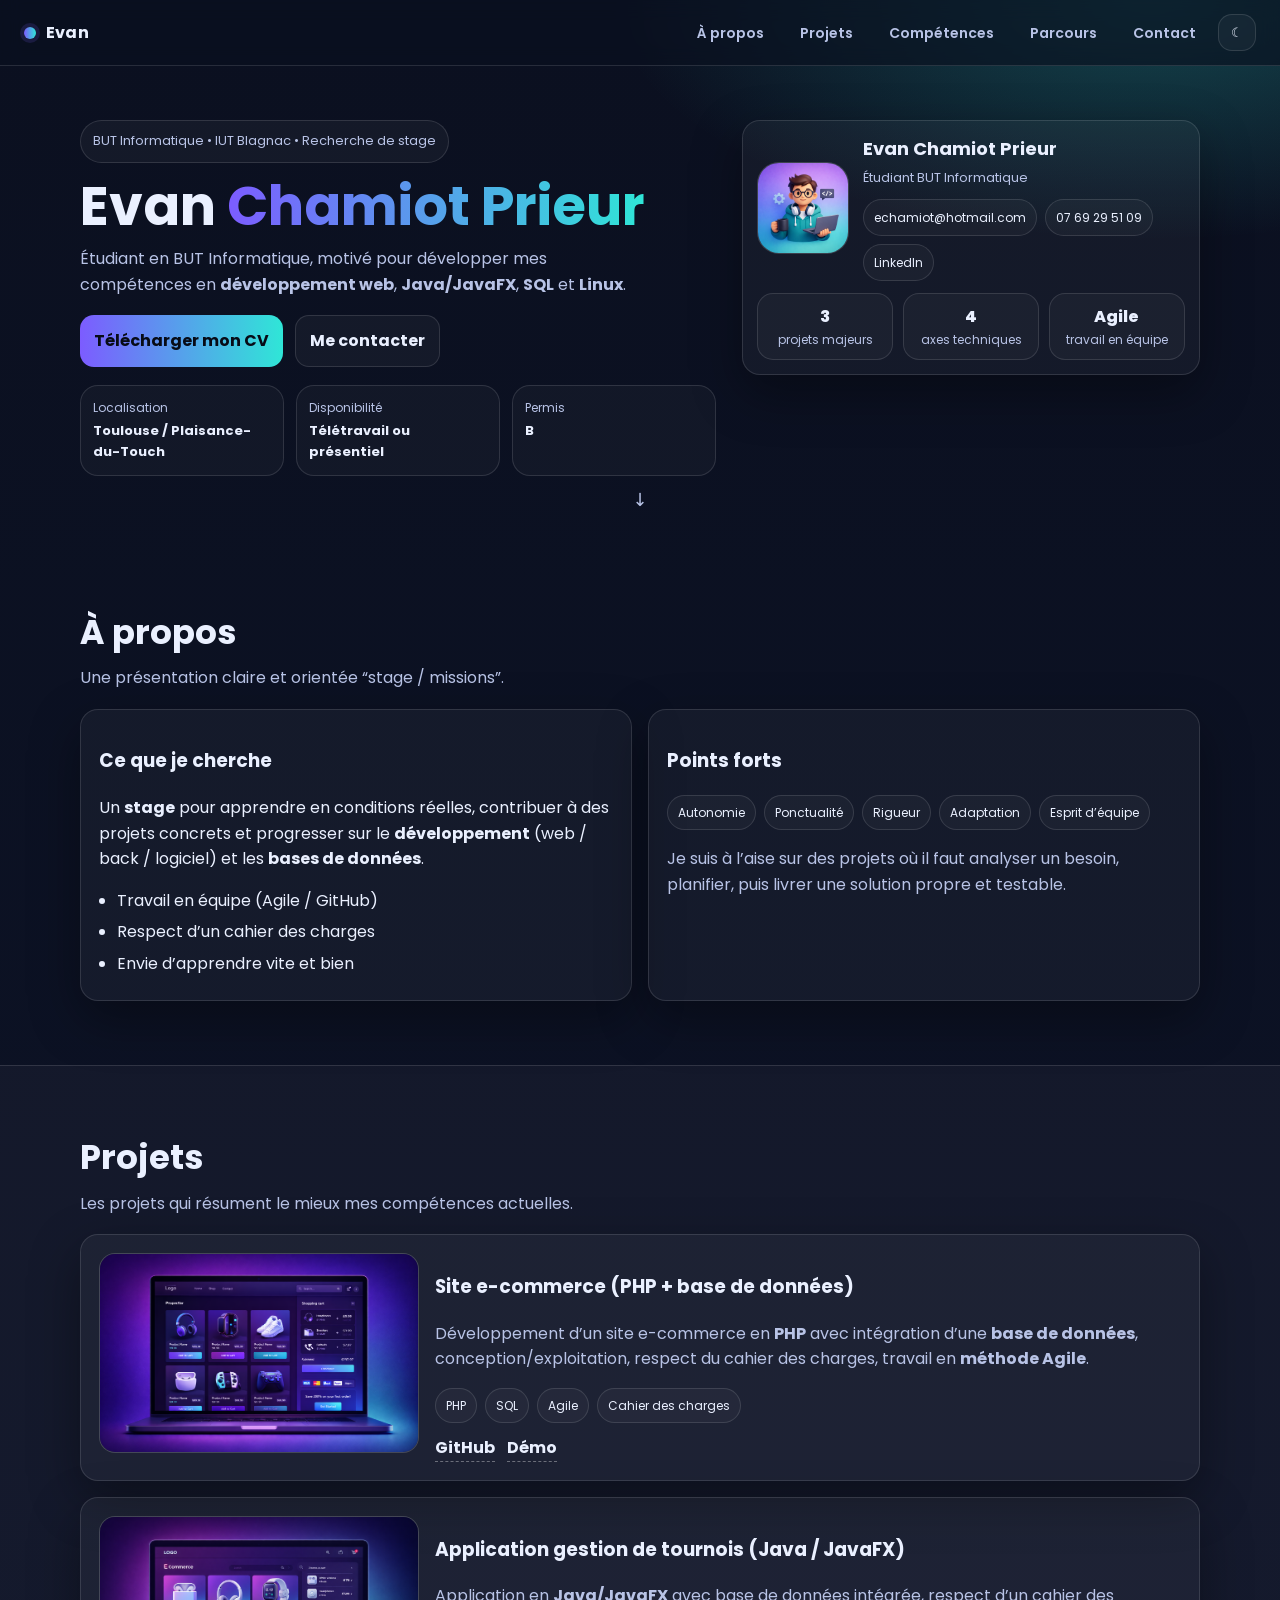
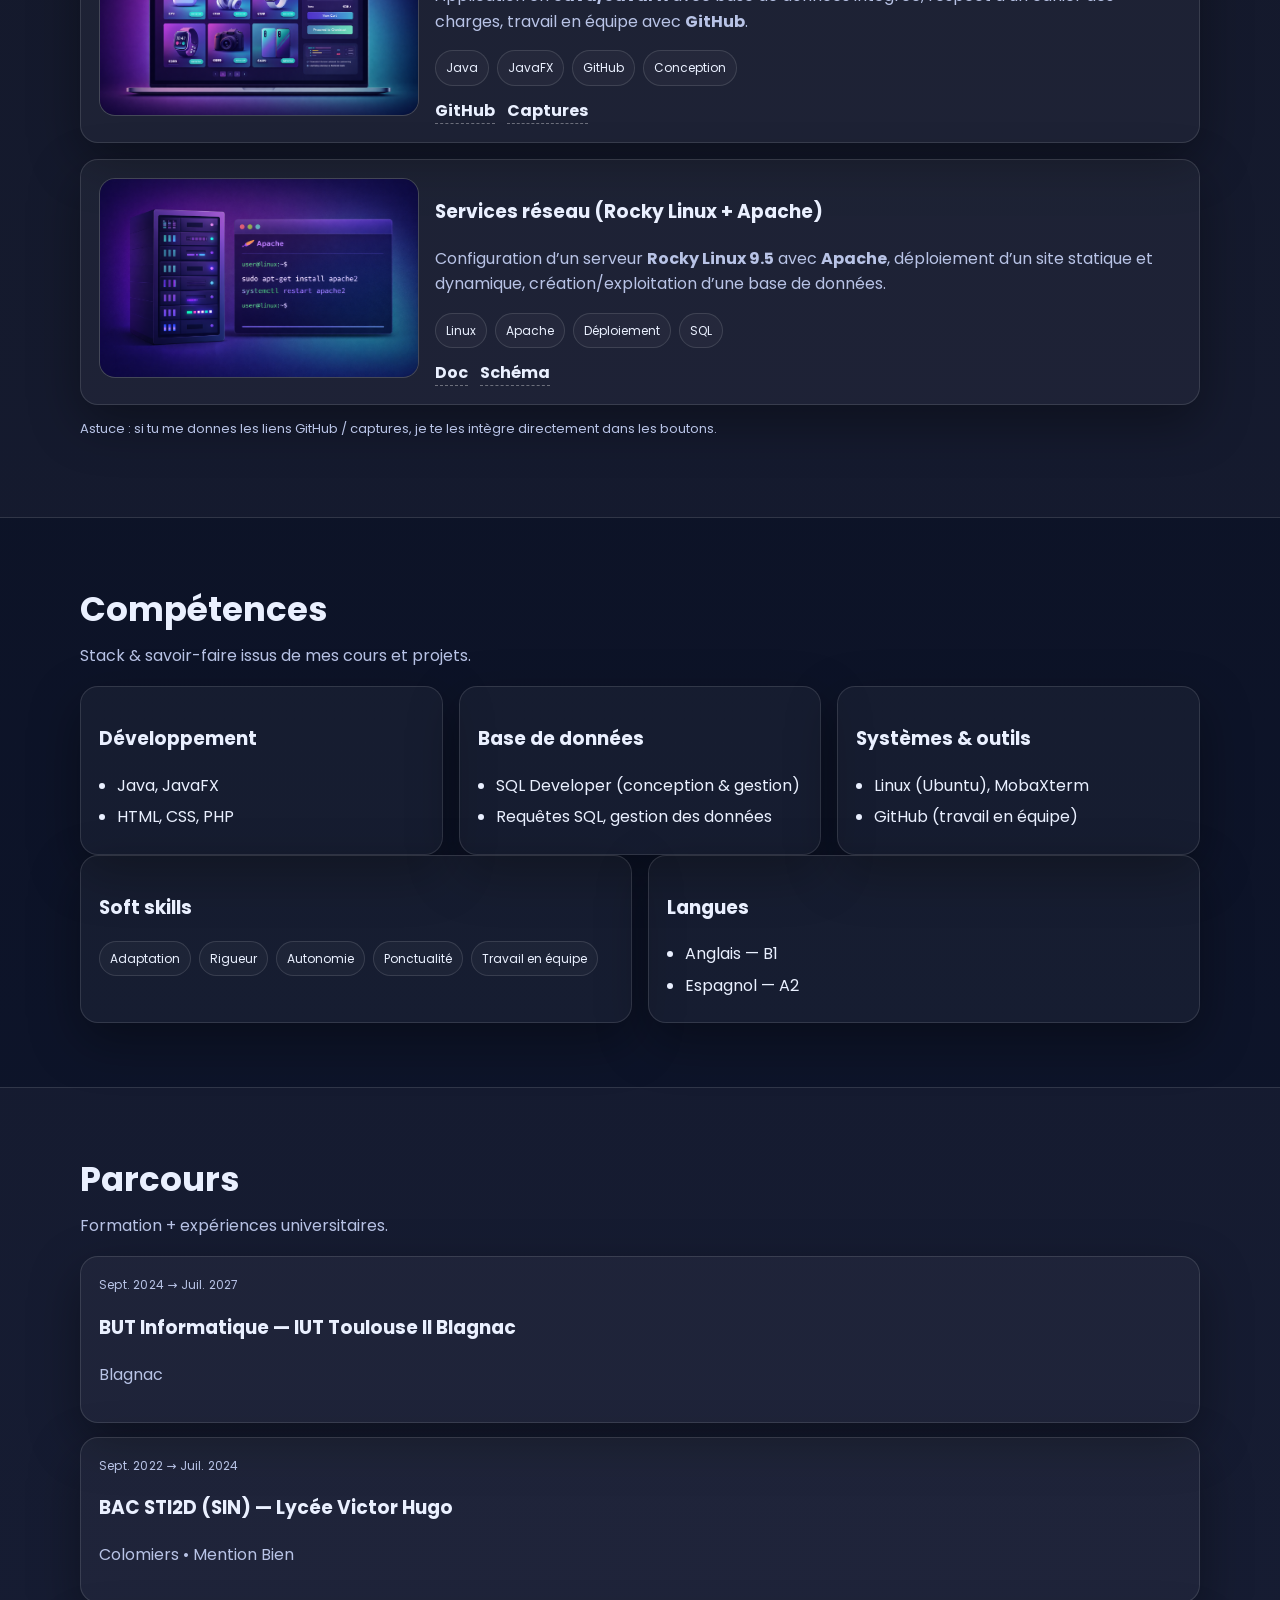
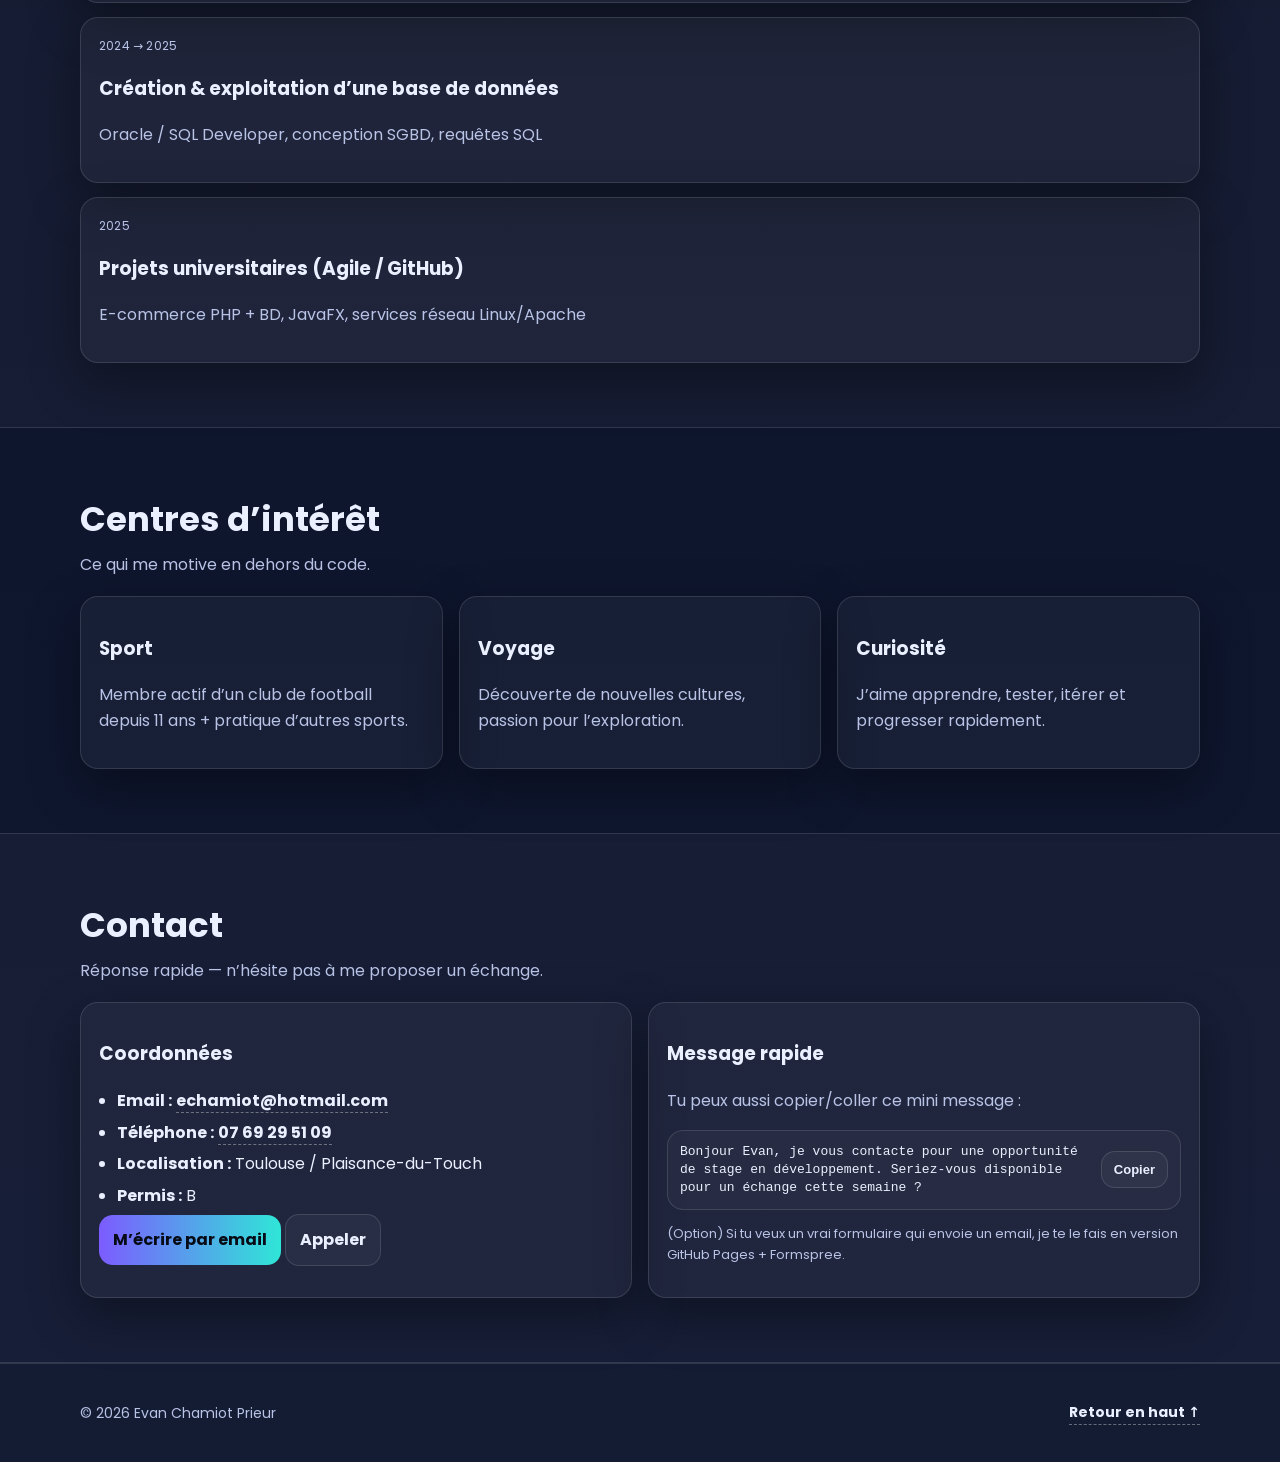
==== commit 743ca989: "push" ====
--- a/index.html
+++ b/index.html
@@ -1,230 +1,486 @@
 <!DOCTYPE html>
 <html lang="fr">
-   <head>
-    <meta charset="UTF-8" />
-
-    <!-- AJOUT pour le responsive (ne change pas le contenu) -->
-    <meta name="viewport" content="width=device-width, initial-scale=1.0" />
-
-    <link rel="stylesheet" href="CssSiteWeb.css" />
-    <title>Portfolio CHAMIOT PRIEUR Evan</title>
-  </head>
-  
-  <body>
-  
-  	<!-- page accueil -->
-    <section class="imgfond" id="Paccueil">
-	  <div class="text-box">
-        <h1>
-		PortFolio
-		</h1>
-		<h2>
-		Evan Chamiot Prieur
-		</h2>
-      </div>
-	  <div class="nav-bottom">
-  <nav>
-    <ul class="nav-links">
-      <li><a href="#Paccueil">Accueil</a></li>
-      <li><a href="#Pperso">À propos</a></li>
-      <li><a href="#Pformation">Formations</a></li>
-      <li><a href="#Pprojet">Projets</a></li>
-      <li><a href="#compet">Compétences</a></li>
-      <li><a href="#Pinterets">Intérêts</a></li>
-    </ul>
-  </nav>
-</div>
-
-	 
-
-    </section>
-	
-  	<!-- page à propos de moi -->
-    <section class="Persotxt" id="Pperso">
-	  <h1>À propos de moi</h1>
-	  <div class="perso">
-        <div class="Ppositif">
-          <h3>Atout </h3>
-		  <ul>
-			<li>Motivé  </li>
-			<li>Ponctuel</li>
-			<li>Autonome</li>
-			<li>Rigoureux</li>
-			<li>Impliqué</li>
-			<li>Sérieux</li>
-			<li>Organisé</li>
-		   </ul>
-        </div>
-		
-		</div>
-		
-	   <div style="display: flex; justify-content: center;">
-        <div class="perso">
-          <div  class="Ppositif2">
-            <h3>Profil </h3>
-			<p>
-			Evan Chamiot Prieur</br>
-			18 ans</br>
-			Permis B </br>
-			Mail : <a href="mailto:echamiot@hotmail.com">echamiot@hotmail.com</a><br>
-			</p>
-		  
-          </div>
-	  </div>
-      </div>	
-	
-    </section>
-  
-  
-  	<!-- page formation -->
-	<section class="Formationtxt" id="Pformation">
-      <h1>Formations</h1>
-
-      <div class="Formation">
-        <div class="FormationColone">
-          <h3>Formation Post-bac</h3>
-          <p>
-             BAC STI2D<br />
-			Système d'Information et Numérique<br />
-			Mention BIEN<br />
-			Lycée Victor Hugo Colomiers<br />
-			2022-2024
+<head>
+  <meta charset="UTF-8" />
+  <meta name="viewport" content="width=device-width, initial-scale=1.0" />
+  <meta name="description" content="Portfolio d'Evan Chamiot Prieur — BUT Informatique (IUT Blagnac). Projets web, Java/JavaFX, bases de données, Linux/serveurs." />
+
+  <title>Portfolio — Evan Chamiot Prieur</title>
+
+  <!-- Fonts -->
+  <link rel="preconnect" href="https://fonts.googleapis.com">
+  <link rel="preconnect" href="https://fonts.gstatic.com" crossorigin>
+  <link href="https://fonts.googleapis.com/css2?family=Poppins:wght@300;400;600;700&display=swap" rel="stylesheet">
+
+  <link rel="stylesheet" href="CssSiteWeb.css" />
+</head>
+
+<body>
+  <!-- Top bar -->
+  <header class="topbar" id="top">
+    <a class="brand" href="#top" aria-label="Retour en haut">
+      <span class="brand__dot" aria-hidden="true"></span>
+      <span class="brand__text">Evan</span>
+    </a>
+
+    <nav class="nav" aria-label="Navigation">
+      <button class="nav__toggle" type="button" aria-expanded="false" aria-controls="navMenu">
+        <span class="sr-only">Ouvrir le menu</span>
+        <span class="burger" aria-hidden="true"></span>
+      </button>
+
+      <ul class="nav__menu" id="navMenu">
+        <li><a href="#about">À propos</a></li>
+        <li><a href="#projects">Projets</a></li>
+        <li><a href="#skills">Compétences</a></li>
+        <li><a href="#timeline">Parcours</a></li>
+        <li><a href="#contact">Contact</a></li>
+      </ul>
+
+      <button class="theme" type="button" id="themeBtn" aria-label="Changer le thème">
+        <span class="theme__icon" aria-hidden="true">☾</span>
+      </button>
+    </nav>
+  </header>
+
+  <main>
+    <!-- HERO -->
+    <section class="hero">
+      <div class="container hero__grid">
+        <div class="hero__copy">
+          <p class="pill">BUT Informatique • IUT Blagnac • Recherche de stage</p>
+
+          <h1>
+            Evan <span class="accent">Chamiot Prieur</span>
+          </h1>
+
+          <p class="lead">
+            Étudiant en BUT Informatique, motivé pour développer mes compétences en
+            <strong>développement web</strong>, <strong>Java/JavaFX</strong>, <strong>SQL</strong> et <strong>Linux</strong>.
           </p>
-        </div>
-		
-		<div class="FormationColone">
-          <h3>Formation actuelle</h3>
-          <p>
-		  <br />
-            BUT INFORMATIQUE<br />
-             IUT BLAGNAC<br />
-            1ère année 2024
-          </p>
-        </div>
-      </div>
-    </section>
-	
-	
-	<section class="Projettxt" id="Pprojet">
-      <h1>Projets réalisés</h1>	
-        <div class="projet">
-		  <div  class="projet2">
-			<img src="Mobil'eau.jpg" alt="projet" />
-		  </div>
-          <div  class="projet1">
-            <h3> STI2D</h3>
-			<p>
-			Pour l'année de Terminale STI2D, nous avions un tous un 
-			projet à réaliser. Pour ma part il s'agissait d'un mobil'eau.
-			Son principe est un lavabo qui s'adapte à la hauteur de la
-			personne, très utile pour les PMR.
-			</p>
-          </div>
-        </div>
-		
-		<div class="projet">
-		  <div  class="projet3">
-			<img src="jjb.jpg" alt="projet" />
-		  </div>
-          <div  class="projet4">
-            <h3> SAE Recueil de besoin en entreprise</h3>
-			<p>
-			En équipe de trois, nous devons contacter une entreprise
-			afin de réaliser un recueil de besoin pour répondre à 
-			un besoin client.
-			</p>
-          </div>
-        </div>
-		
-		<div class="projet">
-		  <div  class="projet5">
-			<img src="SAE 1.012.webp" alt="projet" />
-		  </div>
-          <div  class="projet6">
-            <h3> SAE Implémentation d'un besoin client</h3>
-			<p>
-			En équipe de trois, nous devons coder une application 
-			pour d'assister les arbitres lors des courses de 
-			canoë en facilitant la saisie et le traitement 
-			des performances des compétiteurs sur deux manches.
-			</p>
-          </div>
-        </div>
-    </section>
-	
-	<!-- page compétence -->
-	<section class="competencetxt" id="compet">
-      <h1>Compétence</h1>
-      <div class="comp">
-        <div class="competence">
-          <h3>Hard Skills</h3>
-          <p>
-		  </br>
-            <strong>Langages de programmation :</strong> HTML, CSS, Java, SQL</br>
-			<strong>Montage vidéo :</strong> Capcut</br>
-			<strong>Langue :</strong> Anglais (B1), Espagnol (A2-B1)
-          </p>
-        </div>
-		
-		<div class="competence">
-          <h3>Soft Skills</h3>
-          <p>
-		  <strong>Conduire</strong> un projet</br>
-		  <strong>Guider</strong> un projet</br>
-		  <strong>Travailler en équipe</strong></br>
-		  <strong>Créativité</strong></br>
-		  <strong>Remise en question</strong></br>
-		  <strong>Gestion du temps</strong></br>
-          </p>
-        </div>
-      </div>
-    </section>
-	
-<section class="interettxt" id="Pinterets">
-      <h1>Intérêt</h1>
-
-      <div class="interet">
-        <div class="inter">
-          <h3>Sport</h3>
-		  <p>
-		  J'aime beaucoup pratiquer du sport, particulièrement 
-		  le foot que je pratique depuis 10 ans, mais j'aime aussi
-		  le ski, le surf, le rugby,...
-		  </p>
-          <img src="foot.webp" alt="projet" />
-		  
-        </div>
-        <div class="inter">
-          <h3>Film</h3>
-		  <p> 
-		  Regarder des films ou series reste très agréable.
-		  </p>
-		    <img src="film.webp" alt="projet" />
-
-        </div>
-      </div>
-      <div style="display: flex; justify-content: center;">
-        <div class="interet">
-          <div  class="inter2">
+
+          <div class="hero__cta">
+            <!-- Mets ton fichier CV dans le dossier et renomme-le "CV_Evan_Chamiot_Prieur.pdf" -->
+            <a class="btn btn--primary" href="CV_Evan_Chamiot_Prieur.pdf" target="_blank" rel="noopener">
+              Télécharger mon CV
+            </a>
+            <a class="btn btn--ghost" href="#contact">Me contacter</a>
+          </div>
+
+          <dl class="meta">
+            <div>
+              <dt>Localisation</dt>
+              <dd>Toulouse / Plaisance-du-Touch</dd>
+            </div>
+            <div>
+              <dt>Disponibilité</dt>
+              <dd>Télétravail ou présentiel</dd>
+            </div>
+            <div>
+              <dt>Permis</dt>
+              <dd>B</dd>
+            </div>
+          </dl>
+        </div>
+
+        <div class="hero__card">
+          <div class="profile">
+            <!-- Option 1 : ajoute ta photo dans /assets/profile.jpg -->
+            <!-- Option 2 : utilise une image générée (voir prompts plus bas) -->
+            <img class="profile__img" src="assets/profile.jpg" alt="Photo ou avatar d'Evan Chamiot Prieur" onerror="this.src='assets/profile-placeholder.png'">
+            <div class="profile__body">
+              <h2 class="profile__name">Evan Chamiot Prieur</h2>
+              <p class="profile__role">Étudiant BUT Informatique</p>
+
+              <div class="profile__links">
+                <a class="chip" href="mailto:echamiot@hotmail.com">echamiot@hotmail.com</a>
+                <a class="chip" href="tel:+33769295109">07 69 29 51 09</a>
+                <!-- Remplace par ton vrai lien LinkedIn si tu veux -->
+                <a class="chip" href="#" aria-label="LinkedIn (à renseigner)">LinkedIn</a>
+              </div>
+            </div>
+          </div>
+
+          <div class="hero__stats">
+            <div class="stat">
+              <span class="stat__n">3</span>
+              <span class="stat__l">projets majeurs</span>
+            </div>
+            <div class="stat">
+              <span class="stat__n">4</span>
+              <span class="stat__l">axes techniques</span>
+            </div>
+            <div class="stat">
+              <span class="stat__n">Agile</span>
+              <span class="stat__l">travail en équipe</span>
+            </div>
+          </div>
+        </div>
+      </div>
+
+      <a class="scroll" href="#about" aria-label="Aller à la section à propos">
+        <span aria-hidden="true">↓</span>
+      </a>
+    </section>
+
+    <!-- ABOUT -->
+    <section class="section" id="about">
+      <div class="container">
+        <header class="section__head">
+          <h2>À propos</h2>
+          <p>Une présentation claire et orientée “stage / missions”.</p>
+        </header>
+
+        <div class="grid2">
+          <article class="card">
+            <h3>Ce que je cherche</h3>
+            <p>
+              Un <strong>stage</strong> pour apprendre en conditions réelles, contribuer à des projets concrets
+              et progresser sur le <strong>développement</strong> (web / back / logiciel) et les <strong>bases de données</strong>.
+            </p>
+            <ul class="list">
+              <li>Travail en équipe (Agile / GitHub)</li>
+              <li>Respect d’un cahier des charges</li>
+              <li>Envie d’apprendre vite et bien</li>
+            </ul>
+          </article>
+
+          <article class="card">
+            <h3>Points forts</h3>
+            <div class="tags">
+              <span class="tag">Autonomie</span>
+              <span class="tag">Ponctualité</span>
+              <span class="tag">Rigueur</span>
+              <span class="tag">Adaptation</span>
+              <span class="tag">Esprit d’équipe</span>
+            </div>
+            <p class="muted">
+              Je suis à l’aise sur des projets où il faut analyser un besoin, planifier, puis livrer une solution propre et testable.
+            </p>
+          </article>
+        </div>
+      </div>
+    </section>
+
+    <!-- PROJECTS -->
+    <section class="section section--alt" id="projects">
+      <div class="container">
+        <header class="section__head">
+          <h2>Projets</h2>
+          <p>Les projets qui résument le mieux mes compétences actuelles.</p>
+        </header>
+
+        <div class="projects">
+          <article class="project card">
+            <div class="project__media">
+              <img src="assets/project-ecommerce.png" alt="Aperçu projet : site e-commerce PHP + base de données" loading="lazy">
+            </div>
+            <div class="project__body">
+              <h3>Site e-commerce (PHP + base de données)</h3>
+              <p class="muted">
+                Développement d’un site e-commerce en <strong>PHP</strong> avec intégration d’une <strong>base de données</strong>,
+                conception/exploitation, respect du cahier des charges, travail en <strong>méthode Agile</strong>.
+              </p>
+              <div class="tags">
+                <span class="tag">PHP</span>
+                <span class="tag">SQL</span>
+                <span class="tag">Agile</span>
+                <span class="tag">Cahier des charges</span>
+              </div>
+              <div class="project__links">
+                <a class="link" href="#" aria-label="Lien GitHub (à ajouter)">GitHub</a>
+                <a class="link" href="#" aria-label="Démonstration (à ajouter)">Démo</a>
+              </div>
+            </div>
+          </article>
+
+          <article class="project card">
+            <div class="project__media">
+              <img src="assets/project-javafx.png" alt="Aperçu projet : application Java/JavaFX gestion de tournois" loading="lazy">
+            </div>
+            <div class="project__body">
+              <h3>Application gestion de tournois (Java / JavaFX)</h3>
+              <p class="muted">
+                Application en <strong>Java/JavaFX</strong> avec base de données intégrée, respect d’un cahier des charges,
+                travail en équipe avec <strong>GitHub</strong>.
+              </p>
+              <div class="tags">
+                <span class="tag">Java</span>
+                <span class="tag">JavaFX</span>
+                <span class="tag">GitHub</span>
+                <span class="tag">Conception</span>
+              </div>
+              <div class="project__links">
+                <a class="link" href="#" aria-label="Lien GitHub (à ajouter)">GitHub</a>
+                <a class="link" href="#" aria-label="Captures (à ajouter)">Captures</a>
+              </div>
+            </div>
+          </article>
+
+          <article class="project card">
+            <div class="project__media">
+              <img src="assets/project-linux.png" alt="Aperçu projet : serveur Rocky Linux Apache déploiement web" loading="lazy">
+            </div>
+            <div class="project__body">
+              <h3>Services réseau (Rocky Linux + Apache)</h3>
+              <p class="muted">
+                Configuration d’un serveur <strong>Rocky Linux 9.5</strong> avec <strong>Apache</strong>, déploiement d’un site
+                statique et dynamique, création/exploitation d’une base de données.
+              </p>
+              <div class="tags">
+                <span class="tag">Linux</span>
+                <span class="tag">Apache</span>
+                <span class="tag">Déploiement</span>
+                <span class="tag">SQL</span>
+              </div>
+              <div class="project__links">
+                <a class="link" href="#" aria-label="Documentation (à ajouter)">Doc</a>
+                <a class="link" href="#" aria-label="Schéma (à ajouter)">Schéma</a>
+              </div>
+            </div>
+          </article>
+        </div>
+
+        <p class="note">
+          Astuce : si tu me donnes les liens GitHub / captures, je te les intègre directement dans les boutons.
+        </p>
+      </div>
+    </section>
+
+    <!-- SKILLS -->
+    <section class="section" id="skills">
+      <div class="container">
+        <header class="section__head">
+          <h2>Compétences</h2>
+          <p>Stack & savoir-faire issus de mes cours et projets.</p>
+        </header>
+
+        <div class="grid3">
+          <article class="card">
+            <h3>Développement</h3>
+            <ul class="list">
+              <li>Java, JavaFX</li>
+              <li>HTML, CSS, PHP</li>
+            </ul>
+          </article>
+
+          <article class="card">
+            <h3>Base de données</h3>
+            <ul class="list">
+              <li>SQL Developer (conception & gestion)</li>
+              <li>Requêtes SQL, gestion des données</li>
+            </ul>
+          </article>
+
+          <article class="card">
+            <h3>Systèmes & outils</h3>
+            <ul class="list">
+              <li>Linux (Ubuntu), MobaXterm</li>
+              <li>GitHub (travail en équipe)</li>
+            </ul>
+          </article>
+        </div>
+
+        <div class="grid2">
+          <article class="card">
+            <h3>Soft skills</h3>
+            <div class="tags">
+              <span class="tag">Adaptation</span>
+              <span class="tag">Rigueur</span>
+              <span class="tag">Autonomie</span>
+              <span class="tag">Ponctualité</span>
+              <span class="tag">Travail en équipe</span>
+            </div>
+          </article>
+
+          <article class="card">
+            <h3>Langues</h3>
+            <ul class="list">
+              <li>Anglais — B1</li>
+              <li>Espagnol — A2</li>
+            </ul>
+          </article>
+        </div>
+      </div>
+    </section>
+
+    <!-- TIMELINE -->
+    <section class="section section--alt" id="timeline">
+      <div class="container">
+        <header class="section__head">
+          <h2>Parcours</h2>
+          <p>Formation + expériences universitaires.</p>
+        </header>
+
+        <div class="timeline">
+          <div class="timeline__item card">
+            <p class="timeline__when">Sept. 2024 → Juil. 2027</p>
+            <h3>BUT Informatique — IUT Toulouse II Blagnac</h3>
+            <p class="muted">Blagnac</p>
+          </div>
+
+          <div class="timeline__item card">
+            <p class="timeline__when">Sept. 2022 → Juil. 2024</p>
+            <h3>BAC STI2D (SIN) — Lycée Victor Hugo</h3>
+            <p class="muted">Colomiers • Mention Bien</p>
+          </div>
+
+          <div class="timeline__item card">
+            <p class="timeline__when">2024 → 2025</p>
+            <h3>Création & exploitation d’une base de données</h3>
+            <p class="muted">Oracle / SQL Developer, conception SGBD, requêtes SQL</p>
+          </div>
+
+          <div class="timeline__item card">
+            <p class="timeline__when">2025</p>
+            <h3>Projets universitaires (Agile / GitHub)</h3>
+            <p class="muted">E-commerce PHP + BD, JavaFX, services réseau Linux/Apache</p>
+          </div>
+        </div>
+      </div>
+    </section>
+
+    <!-- INTERESTS -->
+    <section class="section" id="interests">
+      <div class="container">
+        <header class="section__head">
+          <h2>Centres d’intérêt</h2>
+          <p>Ce qui me motive en dehors du code.</p>
+        </header>
+
+        <div class="grid3">
+          <article class="card">
+            <h3>Sport</h3>
+            <p class="muted">Membre actif d’un club de football depuis 11 ans + pratique d’autres sports.</p>
+          </article>
+          <article class="card">
             <h3>Voyage</h3>
-			<p>
-			J'adore voyager, découvrir d'autres pays ou coutume me passionne.
-			</p>
-				<img src="voyage.webp" alt="projet" />
-          </div>
-      </div>
-      </div>
-    </section>	
-	
-	<footer class="footer">
-		<p>&copy; 2024 Evan Chamiot Prieur. Tous droits réservés.</p>
-		<p>
-		Contact : <a href="mailto:echamiot@hotmail.com">echamiot@hotmail.com</a>	
-		</p>
-	</footer>
-	<a href="#Paccueil" id="scrollToTop" title="Remonter en haut">
-  &#8679;
-</a>
-
-  </body>
+            <p class="muted">Découverte de nouvelles cultures, passion pour l’exploration.</p>
+          </article>
+          <article class="card">
+            <h3>Curiosité</h3>
+            <p class="muted">J’aime apprendre, tester, itérer et progresser rapidement.</p>
+          </article>
+        </div>
+      </div>
+    </section>
+
+    <!-- CONTACT -->
+    <section class="section section--alt" id="contact">
+      <div class="container">
+        <header class="section__head">
+          <h2>Contact</h2>
+          <p>Réponse rapide — n’hésite pas à me proposer un échange.</p>
+        </header>
+
+        <div class="grid2">
+          <article class="card">
+            <h3>Coordonnées</h3>
+            <ul class="list">
+              <li><strong>Email :</strong> <a class="link" href="mailto:echamiot@hotmail.com">echamiot@hotmail.com</a></li>
+              <li><strong>Téléphone :</strong> <a class="link" href="tel:+33769295109">07 69 29 51 09</a></li>
+              <li><strong>Localisation :</strong> Toulouse / Plaisance-du-Touch</li>
+              <li><strong>Permis :</strong> B</li>
+            </ul>
+
+            <div class="contact__cta">
+              <a class="btn btn--primary" href="mailto:echamiot@hotmail.com?subject=Contact%20-%20Stage%20BUT%20Informatique">
+                M’écrire par email
+              </a>
+              <a class="btn btn--ghost" href="tel:+33769295109">Appeler</a>
+            </div>
+          </article>
+
+          <article class="card">
+            <h3>Message rapide</h3>
+            <p class="muted">
+              Tu peux aussi copier/coller ce mini message :
+            </p>
+
+            <div class="copybox">
+              <code id="quickMsg">Bonjour Evan, je vous contacte pour une opportunité de stage en développement. Seriez-vous disponible pour un échange cette semaine ?</code>
+              <button class="btn btn--small" type="button" id="copyBtn">Copier</button>
+            </div>
+
+            <p class="note">
+              (Option) Si tu veux un vrai formulaire qui envoie un email, je te le fais en version GitHub Pages + Formspree.
+            </p>
+          </article>
+        </div>
+      </div>
+    </section>
+  </main>
+
+  <footer class="footer">
+    <div class="container footer__grid">
+      <p>© <span id="year"></span> Evan Chamiot Prieur</p>
+      <a class="link" href="#top">Retour en haut ↑</a>
+    </div>
+  </footer>
+
+  <button class="toTop" id="toTop" aria-label="Remonter">↑</button>
+
+  <script>
+    // ====== Menu mobile ======
+    const toggle = document.querySelector(".nav__toggle");
+    const menu = document.querySelector("#navMenu");
+    toggle?.addEventListener("click", () => {
+      const expanded = toggle.getAttribute("aria-expanded") === "true";
+      toggle.setAttribute("aria-expanded", String(!expanded));
+      menu.classList.toggle("is-open");
+    });
+
+    // Fermer le menu après clic
+    menu?.querySelectorAll("a").forEach(a => {
+      a.addEventListener("click", () => {
+        menu.classList.remove("is-open");
+        toggle?.setAttribute("aria-expanded", "false");
+      });
+    });
+
+    // ====== Theme (light/dark) ======
+    const themeBtn = document.getElementById("themeBtn");
+    const root = document.documentElement;
+
+    function setTheme(mode) {
+      root.dataset.theme = mode;
+      localStorage.setItem("theme", mode);
+      const icon = document.querySelector(".theme__icon");
+      if (icon) icon.textContent = mode === "dark" ? "☀" : "☾";
+    }
+
+    const saved = localStorage.getItem("theme");
+    if (saved === "dark" || saved === "light") setTheme(saved);
+
+    themeBtn?.addEventListener("click", () => {
+      const current = root.dataset.theme === "dark" ? "dark" : "light";
+      setTheme(current === "dark" ? "light" : "dark");
+    });
+
+    // ====== Bouton remonter ======
+    const toTop = document.getElementById("toTop");
+    window.addEventListener("scroll", () => {
+      if (!toTop) return;
+      toTop.classList.toggle("is-show", window.scrollY > 700);
+    });
+    toTop?.addEventListener("click", () => window.scrollTo({ top: 0, behavior: "smooth" }));
+
+    // ====== Copy message ======
+    const copyBtn = document.getElementById("copyBtn");
+    const quickMsg = document.getElementById("quickMsg");
+    copyBtn?.addEventListener("click", async () => {
+      try {
+        await navigator.clipboard.writeText(quickMsg?.textContent || "");
+        copyBtn.textContent = "Copié !";
+        setTimeout(() => (copyBtn.textContent = "Copier"), 1200);
+      } catch (e) {
+        copyBtn.textContent = "Erreur";
+        setTimeout(() => (copyBtn.textContent = "Copier"), 1200);
+      }
+    });
+
+    // ====== Année footer ======
+    document.getElementById("year").textContent = new Date().getFullYear();
+  </script>
+</body>
 </html>
--- a/CssSiteWeb.css
+++ b/CssSiteWeb.css
@@ -1,544 +1,536 @@
-* {
-  /* border: 2px solid black; */
-
-  font-family: 'Poppins', sans-serif;
+:root{
+  --bg: #0b1020;
+  --bg2:#0f1730;
+  --card:#101a36;
+  --text:#eaf0ff;
+  --muted:#b8c3e6;
+  --border: rgba(255,255,255,.12);
+  --shadow: 0 18px 50px rgba(0,0,0,.35);
+  --accent:#7c5cff;
+  --accent2:#2fe6d7;
+  --radius: 18px;
+  --max: 1120px;
+}
+
+/* Light theme */
+:root[data-theme="light"]{
+  --bg:#f5f7ff;
+  --bg2:#eef2ff;
+  --card:#ffffff;
+  --text:#0d1630;
+  --muted:#425073;
+  --border: rgba(13,22,48,.12);
+  --shadow: 0 18px 50px rgba(13,22,48,.12);
+  --accent:#5b3dff;
+  --accent2:#00b6a7;
+}
+
+*{ box-sizing:border-box; }
+html{ scroll-behavior:smooth; }
+body{
+  margin:0;
+  font-family:"Poppins", system-ui, -apple-system, Segoe UI, Roboto, Arial, sans-serif;
+  background:
+    radial-gradient(900px 400px at 20% -10%, rgba(124,92,255,.35), transparent 60%),
+    radial-gradient(900px 400px at 90% 0%, rgba(47,230,215,.25), transparent 60%),
+    linear-gradient(180deg, var(--bg), var(--bg2));
+  color:var(--text);
+  line-height:1.6;
+  overflow-x:hidden;
+}
+
+a{ color:inherit; }
+img{ max-width:100%; display:block; height:auto; }
+
+.sr-only{
+  position:absolute; width:1px; height:1px; padding:0; margin:-1px;
+  overflow:hidden; clip:rect(0,0,0,0); white-space:nowrap; border:0;
+}
+
+.container{
+  width:min(var(--max), 92vw);
+  margin:0 auto;
+}
+
+.accent{
+  background: linear-gradient(90deg, var(--accent), var(--accent2));
+  -webkit-background-clip:text;
+  background-clip:text;
+  color:transparent;
+}
+
+/* ===== Topbar ===== */
+.topbar{
+  position:sticky;
+  top:0;
+  z-index:50;
+  backdrop-filter: blur(10px);
+  background: rgba(10,16,32,.65);
+  border-bottom: 1px solid var(--border);
+}
+:root[data-theme="light"] .topbar{ background: rgba(245,247,255,.75); }
+
+.topbar{
+  display:flex;
+  align-items:center;
+  justify-content:space-between;
+  padding: 14px 24px;
+}
+.brand{
+  display:flex;
+  align-items:center;
+  gap:10px;
+  text-decoration:none;
+  font-weight:700;
+  letter-spacing:.2px;
+}
+.brand__dot{
+  width:12px; height:12px;
+  border-radius:999px;
+  background: linear-gradient(90deg, var(--accent), var(--accent2));
+  box-shadow: 0 0 0 4px rgba(124,92,255,.15);
+}
+.nav{
+  display:flex;
+  align-items:center;
+  gap:12px;
+}
+
+.nav__menu{
+  list-style:none;
+  display:flex;
+  gap:16px;
+  margin:0;
+  padding:0;
+}
+.nav__menu a{
+  text-decoration:none;
+  color:var(--muted);
+  font-weight:600;
+  font-size:14px;
+  padding:10px 10px;
+  border-radius: 12px;
+}
+.nav__menu a:hover{
+  color:var(--text);
+  background: rgba(255,255,255,.06);
+}
+
+.theme{
+  border:1px solid var(--border);
+  background: rgba(255,255,255,.04);
+  color:var(--text);
+  border-radius: 14px;
+  padding:10px 12px;
+  cursor:pointer;
+}
+
+.nav__toggle{
+  display:none;
+  border:1px solid var(--border);
+  background: rgba(255,255,255,.04);
+  border-radius:14px;
+  padding:10px 12px;
+  cursor:pointer;
+}
+.burger{
+  width:18px; height:2px; background: var(--text);
+  display:block; position:relative; border-radius:999px;
+}
+.burger::before, .burger::after{
+  content:"";
+  position:absolute; left:0;
+  width:18px; height:2px; background: var(--text);
+  border-radius:999px;
+}
+.burger::before{ top:-6px; }
+.burger::after{ top:6px; }
+
+/* ===== Hero ===== */
+.hero{
+  padding: 54px 0 26px;
+}
+.hero__grid{
+  display:grid;
+  grid-template-columns: 1.25fr .9fr;
+  gap: 26px;
+  align-items: start;
+}
+.pill{
+  display:inline-flex;
+  align-items:center;
+  gap:8px;
+  font-size:13px;
+  color:var(--muted);
+  border:1px solid var(--border);
+  background: rgba(255,255,255,.04);
+  padding:10px 12px;
+  border-radius: 999px;
+  margin:0 0 14px 0;
+}
+.hero h1{
+  margin: 0 0 10px;
+  font-size: clamp(34px, 4.5vw, 54px);
+  line-height:1.1;
+}
+.lead{
+  margin: 0 0 18px;
+  font-size: 16px;
+  color: var(--muted);
+  max-width: 58ch;
+}
+.hero__cta{
+  display:flex;
+  gap:12px;
+  flex-wrap: wrap;
+  margin-bottom: 18px;
+}
+
+.btn{
+  display:inline-flex;
+  align-items:center;
+  justify-content:center;
+  gap:10px;
+  padding: 12px 14px;
+  border-radius: 14px;
+  border:1px solid var(--border);
+  text-decoration:none;
+  font-weight:700;
+  cursor:pointer;
+  user-select:none;
+}
+.btn--primary{
+  border:none;
+  background: linear-gradient(90deg, var(--accent), var(--accent2));
+  color: #070b16;
+}
+.btn--ghost{
+  background: rgba(255,255,255,.04);
+  color: var(--text);
+}
+.btn--small{
+  padding: 10px 12px;
+  font-size: 13px;
+  background: rgba(255,255,255,.04);
+  color: var(--text);
+}
+
+.meta{
+  display:grid;
+  grid-template-columns: repeat(3, minmax(0,1fr));
+  gap: 12px;
   margin: 0;
-  padding: 0;
-}
-body {
-	background-color : #f2f2f2;
-}
-
-
-
-/*----- fond d'ecran bleu---- */
-.imgfond {
-  min-height: 80vh;
-  width: 100%;
-  background-color: #6ad4df;
-  background-position: center;
-  background-size: cover;
-  position: relative;
-  padding-top: 40px;
-}
-
-
-
-
-/* -------titre------ */
-.text-box {
-  width: 40%;
-  color: #fff;
-  position: absolute;
-  top: 35%;
-  left: 30%;
-  text-align: center;
-}
-
-.text-box h1 {
-  font-size: 56px;
-}
-.text-box h2 {
-  font-size: 45px;
-}
-/*---------titre à propos de moi  ----------*/
-.Persotxt {
-  background-color : #f2f2f2;
-  width: 80%;
-  padding-left: 5%;
-  text-align: center;
-  padding-top: 100px;
-
-}
-
-.Persotxt h1 {
-  font-size: 40px;
-  margin-left: 10%;
-}
-
-/*-------deux cases de à propos de moi--------- */
-.perso {
-  margin-top: 5%;
-  display: flex;
-  justify-content: space-between;
-  margin-left: 10%;
-  flex-basis: 100%;
-  background: #6ad4df;
-  border-radius: 10px;
-  margin-bottom: 5%;
-  padding: 20px 12px;
-  font-size: 20px;
-  box-shadow: 10px 10px 20px #333;
-  color : white;
-  justify-content: center;
-}
-
-ul{
-	  list-style-type : none;
-}
-
-h3 {
-  text-align: center;
-  font-weight: 600;
-  font-size: 30px;
-  margin: 10px;
-
-}
-
-/*---------titre formation ----------*/
-.Formationtxt {
-  width: 80%;
-  padding-left: 5%;
-  text-align: center;
-  padding-top: 100px;
-  background-color : #f2f2f2;
-}
-
-.Formationtxt h1 {
-  font-size: 40px;
-  margin-left: 10%;
-}
-
-/*-------deux cases de formations--------- */
-.Formation {
-  margin-top: 5%;
-  display: flex;
-  justify-content: space-between;
-  margin-left: 10%;
-}
-
-.FormationColone {
-  flex-basis: 41%;
-  background: #6ad4df;
-  border-radius: 10px;
-  margin-bottom: 5%;
-  padding: 20px 12px;
-  font-size: 20px;
-  box-shadow: 10px 10px 20px #333;
-  color : white;
-}
-
-
-
-h3 {
-  text-align: center;
-  font-weight: 600;
-  font-size: 30px;
-  margin: 10px;
-
-}
-
-/*---------titre projet ----------*/
-.Projettxt {
-  background-color : #f2f2f2;
-  width: 80%;
-  padding-left: 5%;
-  text-align: center;
-  padding-top: 100px;
-
-}
-
-.Projettxt h1 {
-  font-size: 40px;
-  margin-left: 10%;
-}
-
-/*-------projet--------- */
-.projet {
-  margin-top: 5%;
-  display: flex;
-  justify-content: space-between;
-  margin-left: 10%;
-  justify-content: right;
-  background-color : #f4f1f1;
-  flex-basis: 30%;
-  border-radius: 10px;
-  padding: 3% 3% 3% 3%;
-  font-size: 20px;
-  box-shadow: 10px 10px 20px #333;
-    margin-bottom: 5%;
-
-
-}
-/* ----- trois case de projet ----- */
-
-.projet1 {
-  flex-basis: 30%;
-  background: #6ad4df;
-  border-radius: 10px;
-  padding: 20px 12px;
-  font-size: 20px;
-  box-shadow: 10px 10px 20px #333;
-  color : white;
-}
-.projet2 {
-	position:absolute;
-	left:110px;
-}
-
-.projet2 img{
-  max-width: 70%;
-}
-
-.projet4 {
-  flex-basis: 50%;
-  background: #6ad4df;
-  border-radius: 10px;
-  padding: 20px 12px;
-  font-size: 20px;
-  box-shadow: 10px 10px 20px #333;
-  color : white;
-}
-
-.projet3 {
-	position:absolute;
-	left:250px;
-}
-
-.projet3 img{
-  max-width: 100%;
-}
-
-
-.projet5 {
-	position:absolute;
-	left:-450px;
-}
-
-.projet5 img{
-  max-width: 25%;
-}
-
-.projet6 {
-  flex-basis: 35%;
-  background: #6ad4df;
-  border-radius: 10px;
-  padding: 20px 12px;
-  font-size: 20px;
-  box-shadow: 10px 10px 20px #333;
-  color : white;
-}
-
-
-/*---------titre formation ----------*/
-.competencetxt {
-  width: 80%;
-  padding-left: 5%;
-  text-align: center;
-  padding-top: 100px;
-  background-color : #f2f2f2;
-}
-
-.competencetxt h1 {
-  font-size: 40px;
-  margin-left: 10%;
-}
-
-/*-------deux cases de formations--------- */
-.comp {
-  margin-top: 5%;
-  display: flex;
-  justify-content: space-between;
-  margin-left: 10%;
-}
-
-.competence {
-  flex-basis: 41%;
-  background: #6ad4df;
-  border-radius: 10px;
-  margin-bottom: 5%;
-  padding: 20px 12px;
-  font-size: 20px;
-  box-shadow: 10px 10px 20px #333;
-  color : white;
-}
-
-
-
-h3 {
-  text-align: center;
-  font-weight: 600;
-  font-size: 30px;
-  margin: 10px;
-
-}
-
-/*---------titre interet ----------*/
-.interettxt {
-  width: 80%;
-  padding-left: 5%;
-  text-align: center;
-  padding-top: 100px;
-  background-color : #f2f2f2;
-}
-
-.interettxt h1 {
-  font-size: 40px;
-  margin-left: 10%;
-}
-
-/*-------trois cases de interet--------- */
-.interet {
-  margin-top: 5%;
-  display: flex;
-  justify-content: space-between;
-  margin-left: 10%;
-}
-
-.inter {
-  flex-basis: 41%;
-  background: #6ad4df;
-  border-radius: 10px;
-  margin-bottom: 5%;
-  padding: 20px 12px;
-  font-size: 20px;
-  box-shadow: 10px 10px 20px #333;
-  color : white;
-}
-
-.inter p {
-	  margin-bottom: 5%;
-}
-
-.inter img{
-  max-width: 50%;  
-  box-shadow: 10px 10px 20px #333;
-}
-
-.inter2 {
-  flex-basis: 41%;
-  margin: 0 auto;
-  background: #6ad4df;
-  border-radius: 10px;
-  padding: 20px 12px;
-  font-size: 20px;
-  box-shadow: 10px 10px 20px #333;
-  color : white;
-}
-.inter2 img{
-  max-width: 50%;  
-  box-shadow: 10px 10px 20px #333;
-}
-.inter2 p {
-	  margin-bottom: 5%;
-}
-
-/* ----- Pied de page ----- */
-.footer {
-  background-color: #454545;
-  color: white;
-  text-align: center;
-  padding: 20px;
-  margin-top: 50px;
-  box-shadow: 0px -2px 10px rgba(0, 0, 0, 0.2);
+}
+.meta div{
+  border: 1px solid var(--border);
+  background: rgba(255,255,255,.03);
+  border-radius: var(--radius);
+  padding: 12px;
+}
+.meta dt{
+  font-size: 12px;
+  color: var(--muted);
+  margin-bottom: 4px;
+}
+.meta dd{
+  margin:0;
+  font-weight:700;
+  font-size: 13px;
+}
+
+.hero__card{
+  border:1px solid var(--border);
+  background: rgba(255,255,255,.04);
+  border-radius: var(--radius);
+  box-shadow: var(--shadow);
+  padding: 14px;
+}
+.profile{
+  display:flex;
+  gap:14px;
+  align-items:center;
+}
+.profile__img{
+  width: 92px;
+  height: 92px;
+  border-radius: 22px;
+  object-fit: cover;
+  border:1px solid var(--border);
+  background: rgba(255,255,255,.06);
+}
+.profile__name{
+  margin: 0;
+  font-size: 18px;
+}
+.profile__role{
+  margin: 4px 0 10px;
+  color: var(--muted);
+  font-size: 13px;
+}
+.profile__links{
+  display:flex;
+  flex-wrap:wrap;
+  gap:8px;
+}
+.chip{
+  font-size: 12px;
+  color: var(--text);
+  border:1px solid var(--border);
+  background: rgba(255,255,255,.03);
+  padding: 8px 10px;
+  border-radius: 999px;
+  text-decoration:none;
+}
+.chip:hover{ background: rgba(255,255,255,.07); }
+
+.hero__stats{
+  margin-top: 12px;
+  display:grid;
+  grid-template-columns: repeat(3, minmax(0,1fr));
+  gap:10px;
+}
+.stat{
+  border:1px solid var(--border);
+  background: rgba(255,255,255,.03);
+  border-radius: 16px;
+  padding: 10px;
+  text-align:center;
+}
+.stat__n{
+  display:block;
+  font-weight: 800;
   font-size: 16px;
 }
-
-.footer a {
-  color: white;
+.stat__l{
+  display:block;
+  color: var(--muted);
+  font-size: 12px;
+}
+
+.scroll{
+  display:flex;
+  justify-content:center;
+  text-decoration:none;
+  color: var(--muted);
+  font-size: 18px;
+  margin-top: 10px;
+}
+
+/* ===== Sections ===== */
+.section{
+  padding: 64px 0;
+}
+.section--alt{
+  background: rgba(255,255,255,.03);
+  border-top: 1px solid var(--border);
+  border-bottom: 1px solid var(--border);
+}
+.section__head{
+  margin-bottom: 18px;
+}
+.section__head h2{
+  margin:0 0 6px;
+  font-size: clamp(24px, 3.2vw, 34px);
+}
+.section__head p{
+  margin:0;
+  color: var(--muted);
+}
+
+.card{
+  border:1px solid var(--border);
+  background: rgba(255,255,255,.04);
+  border-radius: var(--radius);
+  padding: 18px;
+  box-shadow: var(--shadow);
+}
+
+.grid2{
+  display:grid;
+  grid-template-columns: repeat(2, minmax(0,1fr));
+  gap: 16px;
+}
+.grid3{
+  display:grid;
+  grid-template-columns: repeat(3, minmax(0,1fr));
+  gap: 16px;
+}
+
+.list{
+  padding-left: 18px;
+  margin: 12px 0 0;
+}
+.list li{ margin: 6px 0; }
+
+.tags{
+  display:flex;
+  flex-wrap:wrap;
+  gap:8px;
+  margin: 12px 0 0;
+}
+.tag{
+  font-size: 12px;
+  color: var(--text);
+  border:1px solid var(--border);
+  background: rgba(255,255,255,.03);
+  padding: 7px 10px;
+  border-radius: 999px;
+}
+
+.muted{ color: var(--muted); }
+.note{
+  margin-top: 14px;
+  color: var(--muted);
+  font-size: 13px;
+}
+
+/* ===== Projects ===== */
+.projects{
+  display:grid;
+  gap: 16px;
+}
+.project{
+  display:grid;
+  grid-template-columns: 320px 1fr;
+  gap: 16px;
+  align-items: start;
+}
+.project__media img{
+  width:100%;
+  height: 200px;
+  object-fit: cover;
+  border-radius: 16px;
+  border: 1px solid var(--border);
+  background: rgba(255,255,255,.06);
+}
+.project__links{
+  margin-top: 12px;
+  display:flex;
+  gap: 12px;
+  flex-wrap:wrap;
+}
+.link{
+  color: var(--text);
+  font-weight: 700;
   text-decoration: none;
-  font-weight: bold;
-}
-
-.footer a:hover {
-  text-decoration: underline;
-}
-
-
-
-
-
-/* ----- Menu en bas de la section bleue ----- */
-.nav-bottom {
-  position: absolute;
-  bottom: 20px;
-  width: 100%;
-  text-align: center;
-}
-
-.nav-bottom nav {
-  display: inline-block;
-  background-color: rgba(0, 0, 0, 0.5);
-  padding: 20px 40px;
-  border-radius: 10px;
-}
-
-.nav-links {
-  list-style-type: none;
-  margin: 0;
-  padding: 0;
-  display: flex;
-  justify-content: center;
-  gap: 30px;
-}
-
-.nav-links li {
-  display: inline;
-}
-
-.nav-links a {
-  text-decoration: none;
-  color: white;
-  font-size: 20px;
-  font-weight: bold;
-  transition: color 0.5s ease;
-}
-
-.nav-links a:hover {
-  color: #f2f2f2;
-}
-
-.nav-links a:hover {
-  color: red;
-}
-
-
-/* ----- Flèche pour remonter ----- */
-#scrollToTop {
+  border-bottom: 1px dashed rgba(255,255,255,.35);
+}
+:root[data-theme="light"] .link{
+  border-bottom-color: rgba(13,22,48,.35);
+}
+.link:hover{ color: var(--accent2); }
+
+/* ===== Timeline ===== */
+.timeline{
+  display:grid;
+  gap: 14px;
+}
+.timeline__when{
+  margin:0 0 8px;
+  font-size: 12px;
+  color: var(--muted);
+  letter-spacing:.2px;
+}
+
+/* ===== Contact copybox ===== */
+.copybox{
+  display:flex;
+  gap:10px;
+  align-items:center;
+  border:1px solid var(--border);
+  border-radius: 16px;
+  padding: 12px;
+  background: rgba(255,255,255,.03);
+}
+.copybox code{
+  display:block;
+  color: var(--text);
+  font-size: 13px;
+  line-height:1.4;
+}
+
+/* ===== Footer ===== */
+.footer{
+  padding: 24px 0;
+  border-top: 1px solid var(--border);
+  background: rgba(255,255,255,.02);
+}
+.footer__grid{
+  display:flex;
+  align-items:center;
+  justify-content:space-between;
+  gap: 12px;
+  color: var(--muted);
+  font-size: 14px;
+}
+
+/* ===== Floating toTop ===== */
+.toTop{
   position: fixed;
-  bottom: 20px;
-  right: 20px;
-  background-color: #6ad4df;
-  color: white;
-  font-size: 24px;
-  padding: 10px 15px;
-  border-radius: 50%;
-  box-shadow: 0px 4px 6px rgba(0, 0, 0, 0.3);
-  text-align: center;
-  text-decoration: none;
-  z-index: 1000; 
-}
-
-section:target ~ #scrollToTop {
-  display: block;
-}
-
-html {
-  scroll-behavior: smooth;
-}
-
-/* =========================
-   AJOUTS RESPONSIVE
-   (aucun texte changé)
-========================= */
-
-/* Empêche les débordements horizontaux sur mobile */
-html, body {
-  max-width: 100%;
-  overflow-x: hidden;
-}
-
-/* Images fluides */
-img {
-  max-width: 100%;
-  height: auto;
-}
-
-/* Menu : autorise le retour à la ligne */
-.nav-links {
-  flex-wrap: wrap;
-  gap: 12px 18px;
-}
-
-/* Tablette */
-@media (max-width: 900px) {
-
-  /* Titre accueil : plus large/centré */
-  .text-box {
-    width: 90%;
-    left: 5%;
-  }
-
-  /* Sections : largeur plus confortable */
-  .Persotxt,
-  .Formationtxt,
-  .Projettxt,
-  .competencetxt,
-  .interettxt {
-    width: 92%;
-    padding-left: 0;
-  }
-
-  .Persotxt h1,
-  .Formationtxt h1,
-  .Projettxt h1,
-  .competencetxt h1,
-  .interettxt h1 {
-    margin-left: 0;
-  }
-
-  /* Colonnes -> pile */
-  .Formation,
-  .comp,
-  .interet {
-    flex-direction: column;
-    gap: 18px;
-    margin-left: 0;
-  }
-
-  .FormationColone,
-  .competence,
-  .inter,
-  .inter2 {
-    flex-basis: auto;
-    width: 100%;
-  }
-
-  /* À propos : retirer le gros margin-left */
-  .perso {
-    margin-left: 0;
-    width: 100%;
-  }
-
-  /* ===== Projets : le point critique =====
-     En mobile, tes images (projet2/3/5) sont en absolute,
-     donc elles se superposent. On désactive en responsive.
-  */
-  .projet {
-    flex-direction: column;
-    align-items: center;
-    margin-left: 0;
-    justify-content: center;
-    gap: 16px;
-  }
-
-  .projet1,
-  .projet4,
-  .projet6 {
-    width: 100%;
-    flex-basis: auto;
-  }
-
-  .projet2,
-  .projet3,
-  .projet5 {
-    position: static !important;
-    left: auto !important;
-    top: auto !important;
-    right: auto !important;
-    bottom: auto !important;
-    width: 100%;
-    display: flex;
-    justify-content: center;
-  }
-
-  .projet2 img,
-  .projet3 img,
-  .projet5 img {
-    max-width: min(520px, 90%);
-  }
-}
-
-/* Mobile */
-@media (max-width: 600px) {
-  .text-box h1 { font-size: 44px; }
-  .text-box h2 { font-size: 34px; }
-
-  .nav-bottom nav {
-    padding: 14px 18px;
-  }
-
-  .nav-links a {
-    font-size: 16px;
-  }
-}
+  right: 18px;
+  bottom: 18px;
+  width: 44px;
+  height: 44px;
+  border-radius: 14px;
+  border: 1px solid var(--border);
+  background: rgba(255,255,255,.06);
+  color: var(--text);
+  cursor:pointer;
+  box-shadow: var(--shadow);
+  opacity:0;
+  pointer-events:none;
+  transform: translateY(8px);
+  transition: .2s ease;
+}
+.toTop.is-show{
+  opacity:1;
+  pointer-events:auto;
+  transform: translateY(0);
+}
+
+/* ===== Responsive ===== */
+@media (max-width: 980px){
+  .hero__grid{
+    grid-template-columns: 1fr;
+  }
+  .project{
+    grid-template-columns: 1fr;
+  }
+  .project__media img{
+    height: 220px;
+  }
+  .grid3{
+    grid-template-columns: 1fr;
+  }
+}
+@media (max-width: 760px){
+  .grid2{
+    grid-template-columns: 1fr;
+  }
+  .meta{
+    grid-template-columns: 1fr;
+  }
+
+  .nav__toggle{
+    display:inline-flex;
+    align-items:center;
+    justify-content:center;
+  }
+  .nav__menu{
+    display:none;
+    position:absolute;
+    right: 18px;
+    top: 62px;
+    width: min(360px, 92vw);
+    flex-direction:column;
+    gap: 6px;
+    padding: 10px;
+    border:1px solid var(--border);
+    border-radius: 16px;
+    background: rgba(10,16,32,.9);
+    box-shadow: var(--shadow);
+  }
+  :root[data-theme="light"] .nav__menu{ background: rgba(245,247,255,.96); }
+  .nav__menu.is-open{ display:flex; }
+  .nav__menu a{ padding: 12px 12px; }
+}
